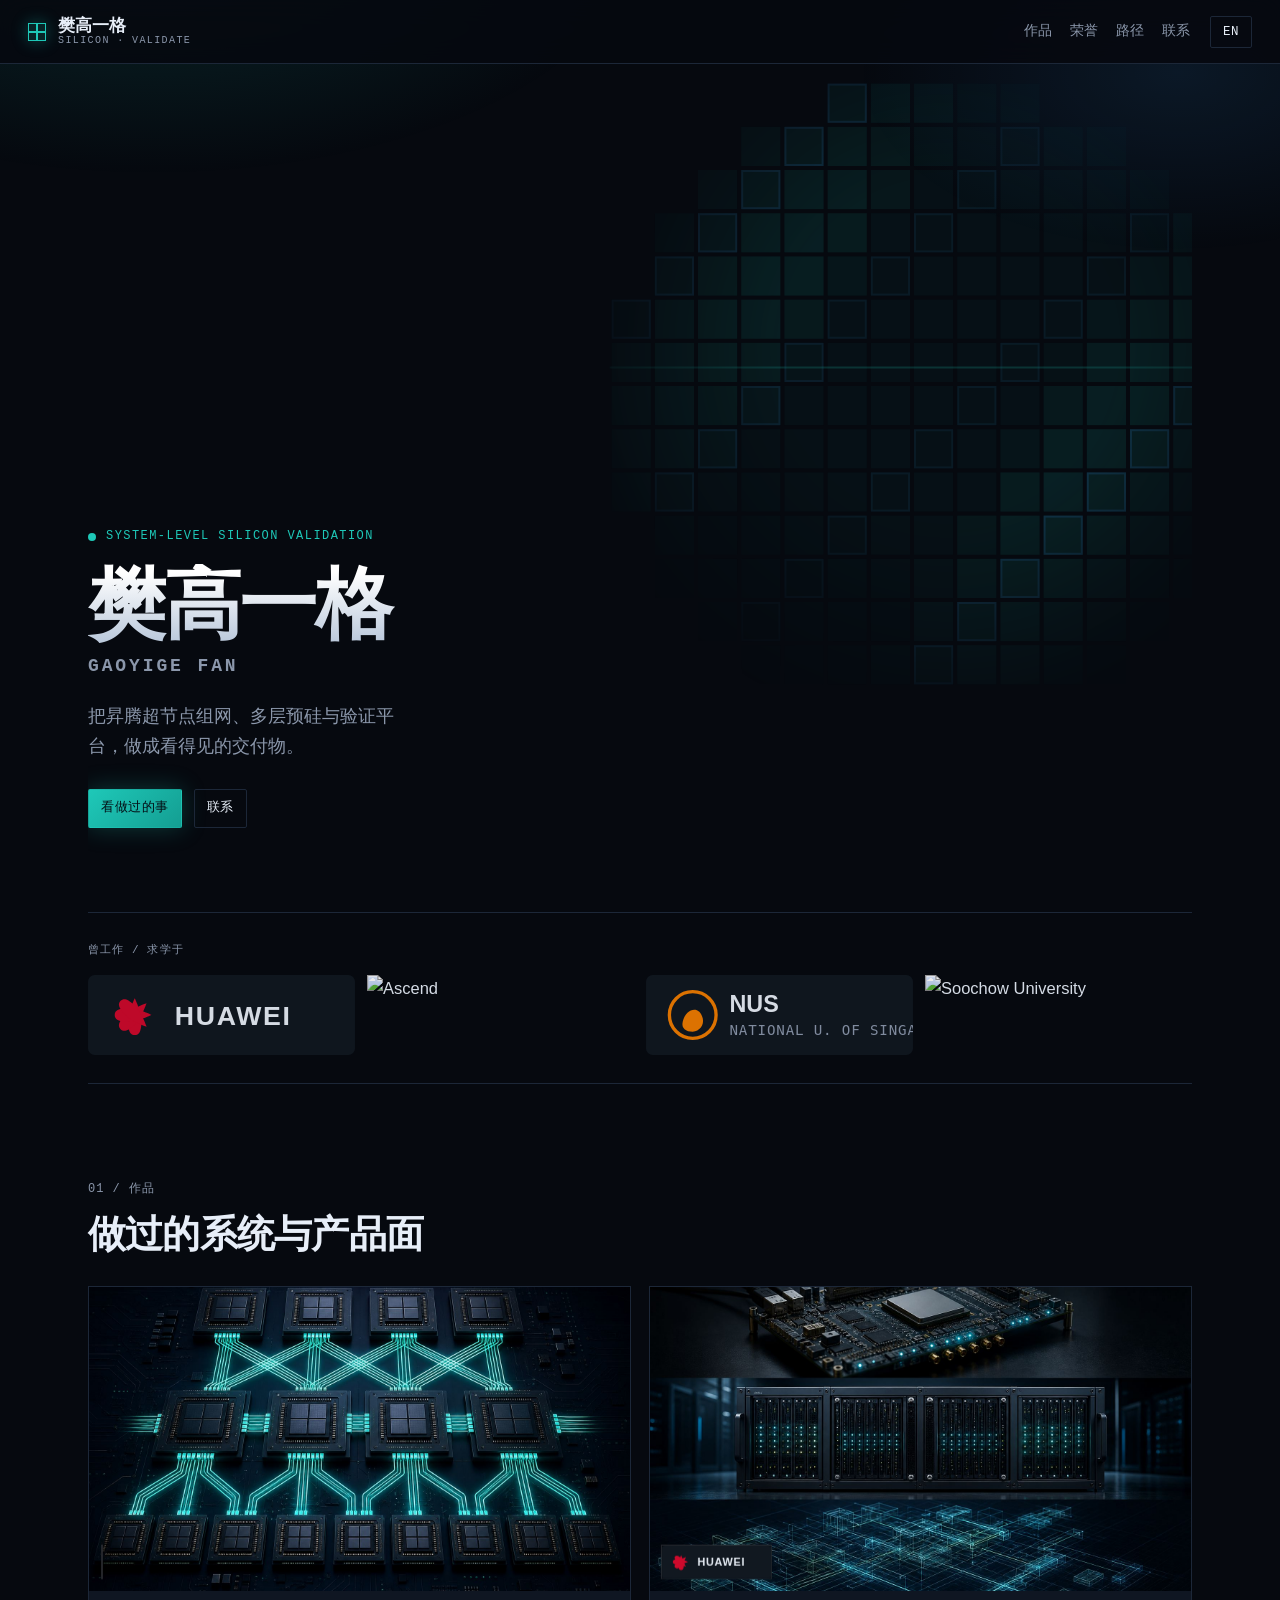
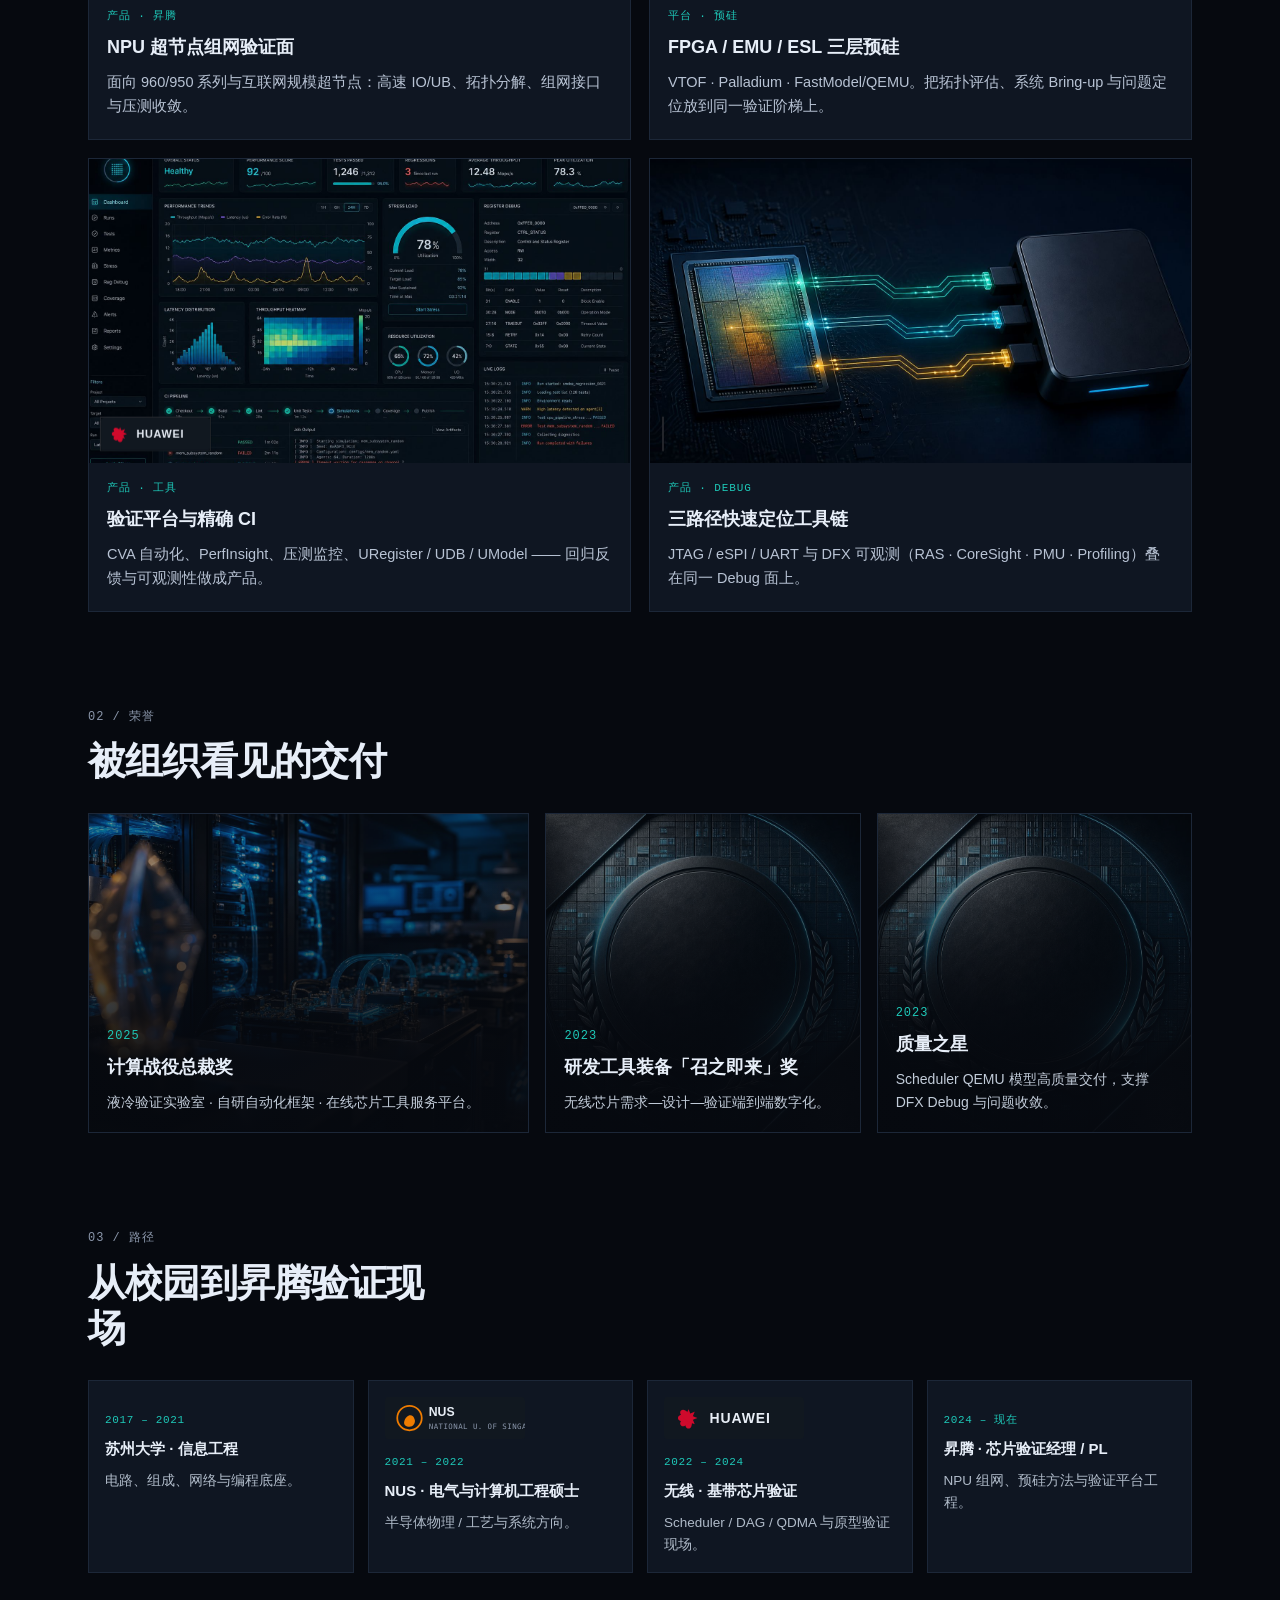
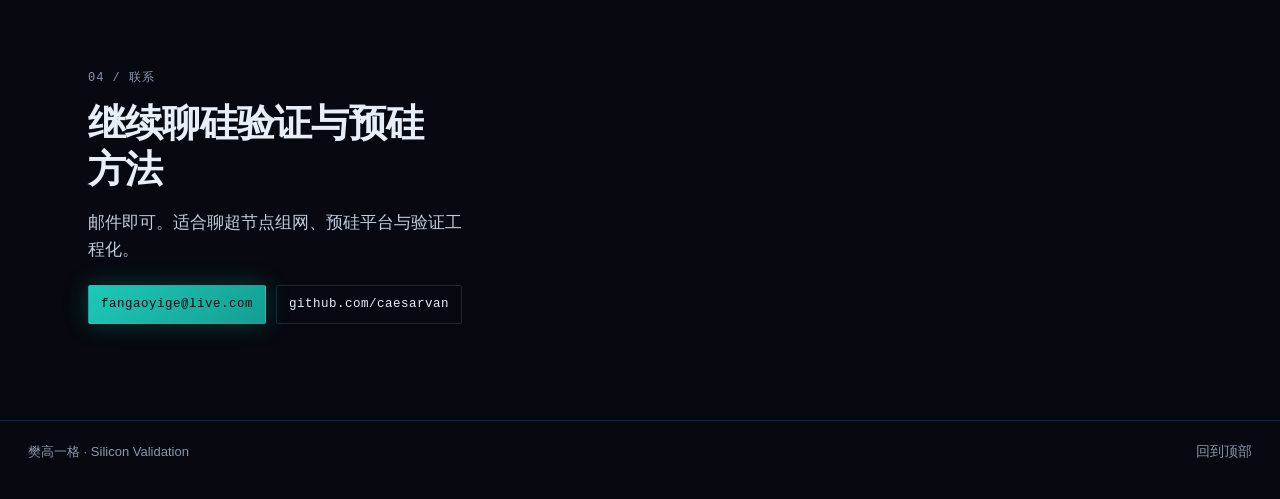
==== index.html @ bd0b0293 "Rebuild homepage as a visual story for 樊高一格. Replace resume-style bullet dumps with work/award image" ====
<!DOCTYPE html>
<html lang="zh-CN">
  <head>
    <meta charset="utf-8" />
    <meta name="viewport" content="width=device-width, initial-scale=1" />
    <meta
      name="description"
      content="樊高一格 · 系统级硅验证。昇腾 NPU 组网、预硅验证与验证平台工程。"
    />
    <meta name="theme-color" content="#06090f" />
    <title>樊高一格 · Silicon Validation</title>
    <link rel="icon" href="assets/favicon.svg" type="image/svg+xml" />
    <link rel="stylesheet" href="assets/styles.css" />
  </head>
  <body>
    <a class="skip-link" href="#main">跳到正文</a>
    <div class="scanlines" aria-hidden="true"></div>
    <div class="ambient" aria-hidden="true"></div>

    <header class="site-header">
      <a class="brand" href="#top">
        <span class="brand-die" aria-hidden="true"></span>
        <span class="brand-text">
          <span class="brand-name" data-i18n="brand.name">樊高一格</span>
          <span class="brand-tag">SILICON · VALIDATE</span>
        </span>
      </a>
      <nav class="nav" aria-label="主导航">
        <a href="#built" data-i18n="nav.built">作品</a>
        <a href="#awards" data-i18n="nav.awards">荣誉</a>
        <a href="#path" data-i18n="nav.path">路径</a>
        <a href="#contact" data-i18n="nav.contact">联系</a>
      </nav>
      <div class="header-actions">
        <button type="button" class="lang-toggle" id="lang-toggle" aria-pressed="false" aria-label="切换语言">EN</button>
        <button type="button" class="menu-toggle" id="menu-toggle" aria-expanded="false" aria-controls="mobile-nav">
          <span data-i18n="nav.menu">菜单</span>
        </button>
      </div>
      <div class="scroll-progress" id="scroll-progress" aria-hidden="true"></div>
    </header>

    <div class="mobile-nav" id="mobile-nav" hidden>
      <a href="#built" data-i18n="nav.built">作品</a>
      <a href="#awards" data-i18n="nav.awards">荣誉</a>
      <a href="#path" data-i18n="nav.path">路径</a>
      <a href="#contact" data-i18n="nav.contact">联系</a>
    </div>

    <main id="main">
      <section class="hero" id="top">
        <canvas id="die-canvas" aria-hidden="true"></canvas>
        <div class="hero-frame">
          <p class="hero-signal">
            <span class="pulse" aria-hidden="true"></span>
            <span data-i18n="hero.signal">System-level Silicon Validation</span>
          </p>
          <h1>
            <span class="hero-name" data-i18n="hero.name">樊高一格</span>
            <span class="hero-en" data-i18n="hero.nameEn">Gaoyige Fan</span>
          </h1>
          <p class="hero-lede" data-i18n="hero.lede">
            把昇腾超节点组网、多层预硅与验证平台，做成看得见的交付物。
          </p>
          <div class="hero-actions">
            <a class="btn primary" href="#built" data-i18n="hero.cta.built">看做过的事</a>
            <a class="btn ghost" href="#contact" data-i18n="hero.cta.contact">联系</a>
          </div>
        </div>
      </section>

      <section class="logo-strip reveal" aria-label="机构">
        <p class="logo-label" data-i18n="logos.label">曾工作 / 求学于</p>
        <div class="logo-row">
          <img src="assets/logos/huawei.svg" alt="Huawei" width="160" height="48" />
          <img src="assets/logos/ascend.svg" alt="Ascend" width="160" height="48" />
          <img src="assets/logos/nus.svg" alt="NUS" width="160" height="48" />
          <img src="assets/logos/soochow.svg" alt="Soochow University" width="160" height="48" />
        </div>
      </section>

      <section class="panel reveal" id="built">
        <header class="section-head">
          <p class="kicker" data-i18n="built.kicker">01 / 作品</p>
          <h2 data-i18n="built.title">做过的系统与产品面</h2>
        </header>
        <div class="gallery" id="gallery"></div>
      </section>

      <section class="panel reveal" id="awards">
        <header class="section-head">
          <p class="kicker" data-i18n="awards.kicker">02 / 荣誉</p>
          <h2 data-i18n="awards.title">被组织看见的交付</h2>
        </header>
        <div class="award-gallery" id="award-gallery"></div>
      </section>

      <section class="panel reveal" id="path">
        <header class="section-head">
          <p class="kicker" data-i18n="path.kicker">03 / 路径</p>
          <h2 data-i18n="path.title">从校园到昇腾验证现场</h2>
        </header>
        <div class="path-track" id="path-track"></div>
      </section>

      <section class="panel contact reveal" id="contact">
        <header class="section-head">
          <p class="kicker" data-i18n="contact.kicker">04 / 联系</p>
          <h2 data-i18n="contact.title">继续聊硅验证与预硅方法</h2>
        </header>
        <p class="contact-copy" data-i18n="contact.body">
          邮件即可。适合聊超节点组网、预硅平台与验证工程化。
        </p>
        <div class="contact-links">
          <a class="btn primary" href="mailto:fangaoyige@live.com">fangaoyige@live.com</a>
          <a class="btn ghost" href="https://github.com/caesarvan" rel="noopener noreferrer">github.com/caesarvan</a>
        </div>
      </section>
    </main>

    <footer class="site-footer">
      <span data-i18n="footer.copy">樊高一格 · Silicon Validation</span>
      <a href="#top" data-i18n="footer.top">回到顶部</a>
    </footer>

    <script src="assets/i18n.js"></script>
    <script src="assets/app.js"></script>
  </body>
</html>
---- assets/styles.css ----
:root {
  --bg: #06090f;
  --bg-elev: #0c121c;
  --bg-panel: #0f1622;
  --ink: #e7eef8;
  --muted: #8b97ab;
  --line: #1c2738;
  --cyan: #1ec8b8;
  --cyan-dim: rgba(30, 200, 184, 0.14);
  --blue: #3aa0ff;
  --glow: rgba(30, 200, 184, 0.35);
  --font: "Segoe UI", "PingFang SC", "Noto Sans SC", "Microsoft YaHei", sans-serif;
  --mono: ui-monospace, "SF Mono", "Cascadia Mono", monospace;
  --radius: 2px;
  --header-h: 64px;
}

* {
  box-sizing: border-box;
}

html {
  scroll-behavior: smooth;
}

body {
  margin: 0;
  background: var(--bg);
  color: var(--ink);
  font-family: var(--font);
  font-size: 16.5px;
  line-height: 1.65;
  overflow-x: hidden;
}

.skip-link {
  position: absolute;
  left: 12px;
  top: -48px;
  z-index: 40;
  padding: 8px 12px;
  background: var(--cyan);
  color: #041016;
}

.skip-link:focus {
  top: 12px;
}

.scanlines,
.ambient {
  pointer-events: none;
  position: fixed;
  inset: 0;
  z-index: 0;
}

.scanlines {
  opacity: 0.035;
  background: repeating-linear-gradient(
    0deg,
    transparent,
    transparent 2px,
    rgba(255, 255, 255, 0.035) 3px
  );
}

.ambient {
  background:
    radial-gradient(ellipse 70% 50% at 12% -8%, rgba(30, 200, 184, 0.16), transparent 55%),
    radial-gradient(ellipse 50% 40% at 92% 8%, rgba(58, 160, 255, 0.1), transparent 50%);
}

.site-header,
.mobile-nav,
main,
.site-footer {
  position: relative;
  z-index: 1;
}

.site-header {
  position: sticky;
  top: 0;
  z-index: 30;
  display: flex;
  align-items: center;
  gap: 20px;
  height: var(--header-h);
  padding: 0 28px;
  border-bottom: 1px solid var(--line);
  background: rgba(6, 9, 15, 0.88);
  backdrop-filter: blur(14px);
}

.scroll-progress {
  position: absolute;
  left: 0;
  bottom: 0;
  height: 2px;
  width: 0%;
  background: linear-gradient(90deg, var(--cyan), var(--blue));
  box-shadow: 0 0 12px var(--glow);
}

.brand {
  display: flex;
  align-items: center;
  gap: 12px;
  text-decoration: none;
  color: inherit;
}

.brand-die {
  width: 18px;
  height: 18px;
  border: 1px solid var(--cyan);
  background:
    linear-gradient(90deg, transparent 45%, var(--cyan) 45%, var(--cyan) 55%, transparent 55%),
    linear-gradient(0deg, transparent 45%, var(--cyan) 45%, var(--cyan) 55%, transparent 55%),
    var(--cyan-dim);
  box-shadow: 0 0 16px var(--glow);
  animation: die-pulse 3.6s ease-in-out infinite;
}

@keyframes die-pulse {
  0%,
  100% {
    box-shadow: 0 0 10px var(--glow);
  }
  50% {
    box-shadow: 0 0 22px var(--glow);
  }
}

.brand-text {
  display: flex;
  flex-direction: column;
  line-height: 1.15;
}

.brand-name {
  font-weight: 700;
}

.brand-tag {
  font-family: var(--mono);
  font-size: 10px;
  letter-spacing: 0.14em;
  color: var(--muted);
}

.nav {
  display: flex;
  gap: 18px;
  margin-left: auto;
}

.nav a,
.mobile-nav a,
.site-footer a {
  color: var(--muted);
  text-decoration: none;
  font-size: 13.5px;
}

.nav a:hover,
.mobile-nav a:hover,
.site-footer a:hover {
  color: var(--ink);
}

.header-actions {
  display: flex;
  gap: 8px;
}

.lang-toggle,
.menu-toggle,
.btn {
  font-family: var(--mono);
  font-size: 12.5px;
  letter-spacing: 0.04em;
  border: 1px solid var(--line);
  background: transparent;
  color: var(--ink);
  cursor: pointer;
  padding: 8px 12px;
  border-radius: var(--radius);
  transition: border-color 0.2s, background 0.2s, transform 0.2s;
}

.btn {
  display: inline-flex;
  align-items: center;
  text-decoration: none;
}

.btn.primary {
  background: linear-gradient(135deg, #1ec8b8, #149e92);
  border-color: transparent;
  color: #041016;
  box-shadow: 0 0 24px rgba(30, 200, 184, 0.25);
}

.btn.primary:hover {
  transform: translateY(-1px);
}

.btn.ghost:hover,
.lang-toggle:hover,
.menu-toggle:hover {
  border-color: var(--cyan);
  background: var(--cyan-dim);
}

.menu-toggle {
  display: none;
}

.mobile-nav {
  display: none;
  flex-direction: column;
  gap: 14px;
  padding: 16px 28px 20px;
  border-bottom: 1px solid var(--line);
  background: var(--bg-elev);
}

.mobile-nav[hidden] {
  display: none !important;
}

main {
  max-width: 1160px;
  margin: 0 auto;
  padding: 0 28px 96px;
}

.hero {
  position: relative;
  min-height: calc(100vh - var(--header-h));
  display: flex;
  align-items: flex-end;
  padding: 56px 0 72px;
  overflow: hidden;
}

#die-canvas {
  position: absolute;
  inset: -40px -80px auto auto;
  width: min(72vw, 720px);
  height: min(72vw, 720px);
  opacity: 0.55;
  mask-image: radial-gradient(circle at 55% 45%, #000 30%, transparent 72%);
  pointer-events: none;
}

.hero-frame {
  position: relative;
  z-index: 1;
  max-width: 36rem;
}

.hero-signal {
  display: inline-flex;
  align-items: center;
  gap: 10px;
  margin: 0 0 18px;
  font-family: var(--mono);
  font-size: 12px;
  letter-spacing: 0.12em;
  text-transform: uppercase;
  color: var(--cyan);
}

.pulse {
  width: 8px;
  height: 8px;
  border-radius: 50%;
  background: var(--cyan);
  animation: pulse 2.2s ease-out infinite;
}

@keyframes pulse {
  0% {
    box-shadow: 0 0 0 0 rgba(30, 200, 184, 0.45);
  }
  70% {
    box-shadow: 0 0 0 12px rgba(30, 200, 184, 0);
  }
  100% {
    box-shadow: 0 0 0 0 rgba(30, 200, 184, 0);
  }
}

.hero h1 {
  margin: 0;
  display: flex;
  flex-direction: column;
  gap: 6px;
}

.hero-name {
  font-size: clamp(44px, 8vw, 78px);
  font-weight: 800;
  letter-spacing: -0.03em;
  line-height: 1.05;
  background: linear-gradient(180deg, #ffffff 10%, #b7c6da 100%);
  -webkit-background-clip: text;
  background-clip: text;
  color: transparent;
}

.hero-en {
  font-family: var(--mono);
  font-size: clamp(14px, 2vw, 18px);
  letter-spacing: 0.16em;
  text-transform: uppercase;
  color: var(--muted);
}

.hero-lede {
  margin: 20px 0 0;
  color: var(--muted);
  max-width: 34ch;
  font-size: 18px;
}

.hero-actions {
  display: flex;
  flex-wrap: wrap;
  gap: 12px;
  margin-top: 28px;
}

.logo-strip {
  margin-top: 12px;
  padding: 28px 0;
  border-top: 1px solid var(--line);
  border-bottom: 1px solid var(--line);
}

.logo-label {
  margin: 0 0 16px;
  font-family: var(--mono);
  font-size: 11px;
  letter-spacing: 0.1em;
  text-transform: uppercase;
  color: var(--muted);
}

.logo-row {
  display: grid;
  grid-template-columns: repeat(4, minmax(0, 1fr));
  gap: 12px;
}

.logo-row img {
  width: 100%;
  height: auto;
  display: block;
  opacity: 0.92;
  transition: opacity 0.2s, transform 0.2s;
}

.logo-row img:hover {
  opacity: 1;
  transform: translateY(-2px);
}

.panel {
  margin-top: 96px;
}

.section-head h2 {
  margin: 8px 0 0;
  max-width: 16ch;
  font-size: clamp(26px, 3.6vw, 38px);
  line-height: 1.2;
  letter-spacing: -0.02em;
}

.kicker {
  font-family: var(--mono);
  font-size: 12px;
  letter-spacing: 0.08em;
  text-transform: uppercase;
  color: var(--muted);
}

.gallery {
  display: grid;
  grid-template-columns: repeat(2, minmax(0, 1fr));
  gap: 18px;
  margin-top: 28px;
}

.gallery article {
  border: 1px solid var(--line);
  background: var(--bg-panel);
  overflow: hidden;
  transition: border-color 0.25s, transform 0.25s;
}

.gallery article:hover {
  border-color: rgba(30, 200, 184, 0.45);
  transform: translateY(-3px);
}

.gallery .media {
  position: relative;
  aspect-ratio: 16 / 9;
  overflow: hidden;
  background: #0a1018;
}

.gallery .media img {
  width: 100%;
  height: 100%;
  object-fit: cover;
  display: block;
  transform: scale(1.02);
  transition: transform 0.5s ease;
}

.gallery article:hover .media img {
  transform: scale(1.06);
}

.gallery .media .chip {
  position: absolute;
  left: 12px;
  bottom: 12px;
  height: 34px;
  width: auto;
  border: 1px solid rgba(255, 255, 255, 0.12);
  background: rgba(6, 9, 15, 0.72);
  backdrop-filter: blur(8px);
}

.gallery .copy {
  padding: 16px 18px 20px;
}

.gallery .tag {
  margin: 0 0 8px;
  font-family: var(--mono);
  font-size: 11px;
  letter-spacing: 0.08em;
  text-transform: uppercase;
  color: var(--cyan);
}

.gallery h3 {
  margin: 0 0 8px;
  font-size: 18px;
}

.gallery p {
  margin: 0;
  color: #b8c3d4;
  font-size: 14.5px;
}

.award-gallery {
  display: grid;
  grid-template-columns: 1.4fr 1fr 1fr;
  gap: 16px;
  margin-top: 28px;
}

.award-gallery article {
  position: relative;
  min-height: 260px;
  border: 1px solid var(--line);
  overflow: hidden;
  background: #0a1018;
}

.award-gallery article:first-child {
  min-height: 320px;
}

.award-gallery .bg {
  position: absolute;
  inset: 0;
  width: 100%;
  height: 100%;
  object-fit: cover;
  opacity: 0.55;
}

.award-gallery .shade {
  position: absolute;
  inset: 0;
  background: linear-gradient(180deg, transparent 20%, rgba(6, 9, 15, 0.92) 78%);
}

.award-gallery .copy {
  position: absolute;
  left: 0;
  right: 0;
  bottom: 0;
  padding: 18px;
}

.award-gallery .year {
  font-family: var(--mono);
  font-size: 12px;
  color: var(--cyan);
  letter-spacing: 0.08em;
}

.award-gallery h3 {
  margin: 6px 0 8px;
  font-size: 18px;
}

.award-gallery p {
  margin: 0;
  color: #c2ccd9;
  font-size: 14px;
}

.path-track {
  display: grid;
  grid-template-columns: repeat(4, minmax(0, 1fr));
  gap: 14px;
  margin-top: 28px;
}

.path-track article {
  padding: 16px;
  border: 1px solid var(--line);
  background: var(--bg-panel);
}

.path-track img {
  width: 100%;
  max-width: 140px;
  height: auto;
  display: block;
  margin-bottom: 14px;
}

.path-track .when {
  margin: 0 0 8px;
  font-family: var(--mono);
  font-size: 11px;
  letter-spacing: 0.06em;
  color: var(--cyan);
}

.path-track h3 {
  margin: 0 0 8px;
  font-size: 15px;
}

.path-track p {
  margin: 0;
  color: #b0bbc9;
  font-size: 13.5px;
}

.contact-copy {
  max-width: 42ch;
  color: #c2ccd9;
}

.contact-links {
  display: flex;
  flex-wrap: wrap;
  gap: 10px;
  margin-top: 22px;
}

.site-footer {
  display: flex;
  justify-content: space-between;
  gap: 16px;
  padding: 20px 28px 36px;
  border-top: 1px solid var(--line);
  color: var(--muted);
  font-size: 13px;
}

.reveal {
  opacity: 0;
  transform: translateY(22px);
  transition: opacity 0.7s ease, transform 0.7s ease;
}

.reveal.visible {
  opacity: 1;
  transform: none;
}

@media (max-width: 960px) {
  .nav {
    display: none;
  }

  .menu-toggle {
    display: inline-flex;
  }

  .mobile-nav:not([hidden]) {
    display: flex;
  }

  .logo-row,
  .gallery,
  .award-gallery,
  .path-track {
    grid-template-columns: 1fr 1fr;
  }

  .hero {
    min-height: auto;
    padding-top: 36px;
  }

  #die-canvas {
    opacity: 0.32;
  }
}

@media (max-width: 600px) {
  .site-header,
  main,
  .site-footer,
  .mobile-nav {
    padding-left: 16px;
    padding-right: 16px;
  }

  .logo-row,
  .gallery,
  .award-gallery,
  .path-track {
    grid-template-columns: 1fr;
  }

  .hero-actions,
  .contact-links {
    flex-direction: column;
    align-items: stretch;
  }

  .btn {
    justify-content: center;
  }
}

@media (prefers-reduced-motion: reduce) {
  html {
    scroll-behavior: auto;
  }

  .reveal,
  .brand-die,
  .pulse,
  .gallery article,
  .btn.primary {
    animation: none !important;
    transition: none !important;
    transform: none !important;
    opacity: 1 !important;
  }
}
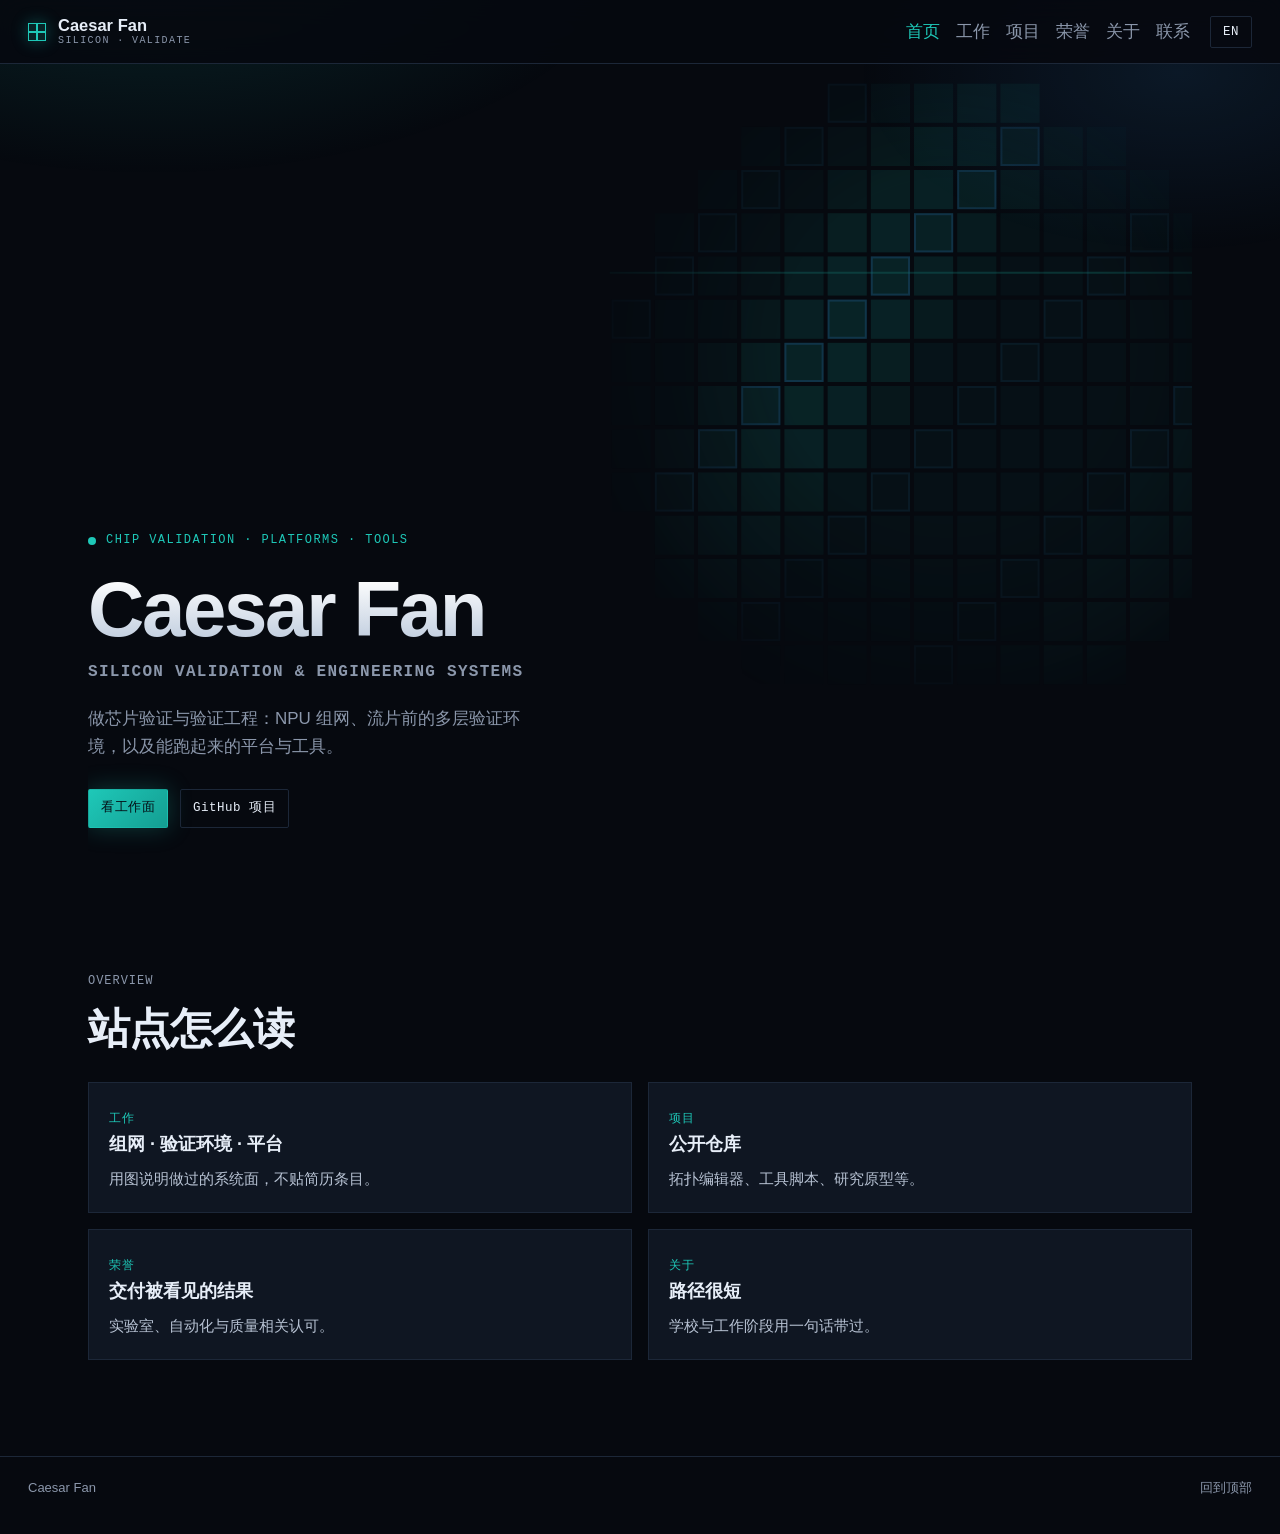
==== commit abb5ff64: "Rebuild as a multi-page Caesar Fan site without fake logos. Drop fabricated brand marks and legal-na" ====
--- a/index.html
+++ b/index.html
@@ -3,126 +3,68 @@
   <head>
     <meta charset="utf-8" />
     <meta name="viewport" content="width=device-width, initial-scale=1" />
-    <meta
-      name="description"
-      content="樊高一格 · 系统级硅验证。昇腾 NPU 组网、预硅验证与验证平台工程。"
-    />
+    <meta name="description" content="Caesar Fan — chip validation, NPU networking, validation platforms, and open-source projects." />
     <meta name="theme-color" content="#06090f" />
-    <title>樊高一格 · Silicon Validation</title>
+    <title>Caesar Fan</title>
     <link rel="icon" href="assets/favicon.svg" type="image/svg+xml" />
     <link rel="stylesheet" href="assets/styles.css" />
   </head>
-  <body>
-    <a class="skip-link" href="#main">跳到正文</a>
+  <body data-page="home">
+    <a class="skip-link" href="#main">Skip to content</a>
     <div class="scanlines" aria-hidden="true"></div>
     <div class="ambient" aria-hidden="true"></div>
-
-    <header class="site-header">
-      <a class="brand" href="#top">
-        <span class="brand-die" aria-hidden="true"></span>
-        <span class="brand-text">
-          <span class="brand-name" data-i18n="brand.name">樊高一格</span>
-          <span class="brand-tag">SILICON · VALIDATE</span>
-        </span>
-      </a>
-      <nav class="nav" aria-label="主导航">
-        <a href="#built" data-i18n="nav.built">作品</a>
-        <a href="#awards" data-i18n="nav.awards">荣誉</a>
-        <a href="#path" data-i18n="nav.path">路径</a>
-        <a href="#contact" data-i18n="nav.contact">联系</a>
-      </nav>
-      <div class="header-actions">
-        <button type="button" class="lang-toggle" id="lang-toggle" aria-pressed="false" aria-label="切换语言">EN</button>
-        <button type="button" class="menu-toggle" id="menu-toggle" aria-expanded="false" aria-controls="mobile-nav">
-          <span data-i18n="nav.menu">菜单</span>
-        </button>
-      </div>
-      <div class="scroll-progress" id="scroll-progress" aria-hidden="true"></div>
-    </header>
-
-    <div class="mobile-nav" id="mobile-nav" hidden>
-      <a href="#built" data-i18n="nav.built">作品</a>
-      <a href="#awards" data-i18n="nav.awards">荣誉</a>
-      <a href="#path" data-i18n="nav.path">路径</a>
-      <a href="#contact" data-i18n="nav.contact">联系</a>
-    </div>
+    <div id="site-header"></div>
 
     <main id="main">
-      <section class="hero" id="top">
+      <section class="hero">
         <canvas id="die-canvas" aria-hidden="true"></canvas>
         <div class="hero-frame">
-          <p class="hero-signal">
-            <span class="pulse" aria-hidden="true"></span>
-            <span data-i18n="hero.signal">System-level Silicon Validation</span>
-          </p>
+          <p class="hero-signal"><span class="pulse" aria-hidden="true"></span> Chip Validation · Platforms · Tools</p>
           <h1>
-            <span class="hero-name" data-i18n="hero.name">樊高一格</span>
-            <span class="hero-en" data-i18n="hero.nameEn">Gaoyige Fan</span>
+            <span class="hero-name">Caesar Fan</span>
+            <span class="hero-en">Silicon validation &amp; engineering systems</span>
           </h1>
-          <p class="hero-lede" data-i18n="hero.lede">
-            把昇腾超节点组网、多层预硅与验证平台，做成看得见的交付物。
+          <p class="hero-lede" data-i18n="home.lede">
+            做芯片验证与验证工程：NPU 组网、流片前的多层验证环境，以及能跑起来的平台与工具。
           </p>
           <div class="hero-actions">
-            <a class="btn primary" href="#built" data-i18n="hero.cta.built">看做过的事</a>
-            <a class="btn ghost" href="#contact" data-i18n="hero.cta.contact">联系</a>
+            <a class="btn primary" href="work.html" data-i18n="home.cta.work">看工作面</a>
+            <a class="btn ghost" href="projects.html" data-i18n="home.cta.projects">GitHub 项目</a>
           </div>
         </div>
       </section>
 
-      <section class="logo-strip reveal" aria-label="机构">
-        <p class="logo-label" data-i18n="logos.label">曾工作 / 求学于</p>
-        <div class="logo-row">
-          <img src="assets/logos/huawei.svg" alt="Huawei" width="160" height="48" />
-          <img src="assets/logos/ascend.svg" alt="Ascend" width="160" height="48" />
-          <img src="assets/logos/nus.svg" alt="NUS" width="160" height="48" />
-          <img src="assets/logos/soochow.svg" alt="Soochow University" width="160" height="48" />
-        </div>
-      </section>
-
-      <section class="panel reveal" id="built">
+      <section class="panel reveal">
         <header class="section-head">
-          <p class="kicker" data-i18n="built.kicker">01 / 作品</p>
-          <h2 data-i18n="built.title">做过的系统与产品面</h2>
+          <p class="kicker">Overview</p>
+          <h2 data-i18n="home.overview.title">站点怎么读</h2>
         </header>
-        <div class="gallery" id="gallery"></div>
-      </section>
-
-      <section class="panel reveal" id="awards">
-        <header class="section-head">
-          <p class="kicker" data-i18n="awards.kicker">02 / 荣誉</p>
-          <h2 data-i18n="awards.title">被组织看见的交付</h2>
-        </header>
-        <div class="award-gallery" id="award-gallery"></div>
-      </section>
-
-      <section class="panel reveal" id="path">
-        <header class="section-head">
-          <p class="kicker" data-i18n="path.kicker">03 / 路径</p>
-          <h2 data-i18n="path.title">从校园到昇腾验证现场</h2>
-        </header>
-        <div class="path-track" id="path-track"></div>
-      </section>
-
-      <section class="panel contact reveal" id="contact">
-        <header class="section-head">
-          <p class="kicker" data-i18n="contact.kicker">04 / 联系</p>
-          <h2 data-i18n="contact.title">继续聊硅验证与预硅方法</h2>
-        </header>
-        <p class="contact-copy" data-i18n="contact.body">
-          邮件即可。适合聊超节点组网、预硅平台与验证工程化。
-        </p>
-        <div class="contact-links">
-          <a class="btn primary" href="mailto:fangaoyige@live.com">fangaoyige@live.com</a>
-          <a class="btn ghost" href="https://github.com/caesarvan" rel="noopener noreferrer">github.com/caesarvan</a>
+        <div class="link-grid">
+          <a class="link-card" href="work.html">
+            <span class="tag" data-i18n="nav.work">工作</span>
+            <strong data-i18n="home.card.work.title">组网 · 验证环境 · 平台</strong>
+            <p data-i18n="home.card.work.body">用图说明做过的系统面，不贴简历条目。</p>
+          </a>
+          <a class="link-card" href="projects.html">
+            <span class="tag" data-i18n="nav.projects">项目</span>
+            <strong data-i18n="home.card.projects.title">公开仓库</strong>
+            <p data-i18n="home.card.projects.body">拓扑编辑器、工具脚本、研究原型等。</p>
+          </a>
+          <a class="link-card" href="awards.html">
+            <span class="tag" data-i18n="nav.awards">荣誉</span>
+            <strong data-i18n="home.card.awards.title">交付被看见的结果</strong>
+            <p data-i18n="home.card.awards.body">实验室、自动化与质量相关认可。</p>
+          </a>
+          <a class="link-card" href="about.html">
+            <span class="tag" data-i18n="nav.about">关于</span>
+            <strong data-i18n="home.card.about.title">路径很短</strong>
+            <p data-i18n="home.card.about.body">学校与工作阶段用一句话带过。</p>
+          </a>
         </div>
       </section>
     </main>
 
-    <footer class="site-footer">
-      <span data-i18n="footer.copy">樊高一格 · Silicon Validation</span>
-      <a href="#top" data-i18n="footer.top">回到顶部</a>
-    </footer>
-
+    <div id="site-footer"></div>
     <script src="assets/i18n.js"></script>
     <script src="assets/app.js"></script>
   </body>
--- a/assets/styles.css
+++ b/assets/styles.css
@@ -100,7 +100,6 @@
   height: 2px;
   width: 0%;
   background: linear-gradient(90deg, var(--cyan), var(--blue));
-  box-shadow: 0 0 12px var(--glow);
 }
 
 .brand {
@@ -152,22 +151,28 @@
 
 .nav {
   display: flex;
-  gap: 18px;
+  gap: 16px;
   margin-left: auto;
 }
 
 .nav a,
 .mobile-nav a,
-.site-footer a {
+.site-footer a,
+.page-lede a {
   color: var(--muted);
   text-decoration: none;
-  font-size: 13.5px;
 }
 
 .nav a:hover,
 .mobile-nav a:hover,
-.site-footer a:hover {
+.site-footer a:hover,
+.page-lede a:hover {
   color: var(--ink);
+}
+
+.nav a.active,
+.mobile-nav a.active {
+  color: var(--cyan);
 }
 
 .header-actions {
@@ -237,6 +242,10 @@
   padding: 0 28px 96px;
 }
 
+.page {
+  padding-top: 36px;
+}
+
 .hero {
   position: relative;
   min-height: calc(100vh - var(--header-h));
@@ -256,10 +265,24 @@
   pointer-events: none;
 }
 
-.hero-frame {
+.hero-frame,
+.page-hero {
   position: relative;
   z-index: 1;
-  max-width: 36rem;
+  max-width: 40rem;
+}
+
+.hero-signal,
+.kicker,
+.tag,
+.year,
+.when,
+.project-meta {
+  font-family: var(--mono);
+  font-size: 12px;
+  letter-spacing: 0.08em;
+  text-transform: uppercase;
+  color: var(--muted);
 }
 
 .hero-signal {
@@ -267,11 +290,8 @@
   align-items: center;
   gap: 10px;
   margin: 0 0 18px;
-  font-family: var(--mono);
-  font-size: 12px;
+  color: var(--cyan);
   letter-spacing: 0.12em;
-  text-transform: uppercase;
-  color: var(--cyan);
 }
 
 .pulse {
@@ -294,14 +314,13 @@
   }
 }
 
-.hero h1 {
+.hero h1,
+.page-hero h1 {
   margin: 0;
-  display: flex;
-  flex-direction: column;
-  gap: 6px;
 }
 
 .hero-name {
+  display: block;
   font-size: clamp(44px, 8vw, 78px);
   font-weight: 800;
   letter-spacing: -0.03em;
@@ -313,103 +332,109 @@
 }
 
 .hero-en {
+  display: block;
+  margin-top: 8px;
   font-family: var(--mono);
-  font-size: clamp(14px, 2vw, 18px);
-  letter-spacing: 0.16em;
+  font-size: clamp(13px, 1.8vw, 16px);
+  letter-spacing: 0.08em;
   text-transform: uppercase;
   color: var(--muted);
 }
 
-.hero-lede {
+.hero-lede,
+.page-lede {
   margin: 20px 0 0;
   color: var(--muted);
-  max-width: 34ch;
-  font-size: 18px;
-}
-
-.hero-actions {
+  max-width: 46ch;
+  font-size: 17px;
+}
+
+.hero-actions,
+.contact-links {
   display: flex;
   flex-wrap: wrap;
   gap: 12px;
   margin-top: 28px;
 }
 
-.logo-strip {
-  margin-top: 12px;
-  padding: 28px 0;
-  border-top: 1px solid var(--line);
-  border-bottom: 1px solid var(--line);
-}
-
-.logo-label {
-  margin: 0 0 16px;
-  font-family: var(--mono);
-  font-size: 11px;
-  letter-spacing: 0.1em;
-  text-transform: uppercase;
-  color: var(--muted);
-}
-
-.logo-row {
-  display: grid;
-  grid-template-columns: repeat(4, minmax(0, 1fr));
-  gap: 12px;
-}
-
-.logo-row img {
-  width: 100%;
-  height: auto;
-  display: block;
-  opacity: 0.92;
-  transition: opacity 0.2s, transform 0.2s;
-}
-
-.logo-row img:hover {
-  opacity: 1;
-  transform: translateY(-2px);
-}
-
 .panel {
-  margin-top: 96px;
-}
-
-.section-head h2 {
+  margin-top: 72px;
+}
+
+.section-head h2,
+.page-hero h1 {
   margin: 8px 0 0;
-  max-width: 16ch;
-  font-size: clamp(26px, 3.6vw, 38px);
+  font-size: clamp(28px, 4vw, 42px);
   line-height: 1.2;
   letter-spacing: -0.02em;
 }
 
-.kicker {
-  font-family: var(--mono);
-  font-size: 12px;
-  letter-spacing: 0.08em;
-  text-transform: uppercase;
-  color: var(--muted);
-}
-
-.gallery {
+.link-grid,
+.gallery,
+.project-list {
   display: grid;
   grid-template-columns: repeat(2, minmax(0, 1fr));
-  gap: 18px;
+  gap: 16px;
   margin-top: 28px;
 }
 
-.gallery article {
+.link-card,
+.project-card,
+.gallery article,
+.note-box,
+.plain-section,
+.path-list li {
   border: 1px solid var(--line);
   background: var(--bg-panel);
+}
+
+.link-card,
+.project-card {
+  display: block;
+  padding: 20px;
+  text-decoration: none;
+  color: inherit;
+  transition: border-color 0.25s, transform 0.25s;
+}
+
+.link-card:hover,
+.project-card:hover,
+.gallery article:hover {
+  border-color: rgba(30, 200, 184, 0.45);
+  transform: translateY(-2px);
+}
+
+.link-card .tag,
+.gallery .tag {
+  color: var(--cyan);
+  margin: 0 0 10px;
+}
+
+.link-card strong,
+.project-card h3,
+.gallery h3 {
+  display: block;
+  margin: 0 0 8px;
+  font-size: 18px;
+}
+
+.link-card p,
+.project-card p,
+.gallery p,
+.note-box li,
+.plain-section p,
+.path-list p {
+  margin: 0;
+  color: #b8c3d4;
+  font-size: 14.5px;
+}
+
+.gallery article {
   overflow: hidden;
   transition: border-color 0.25s, transform 0.25s;
 }
 
-.gallery article:hover {
-  border-color: rgba(30, 200, 184, 0.45);
-  transform: translateY(-3px);
-}
-
 .gallery .media {
-  position: relative;
   aspect-ratio: 16 / 9;
   overflow: hidden;
   background: #0a1018;
@@ -420,47 +445,25 @@
   height: 100%;
   object-fit: cover;
   display: block;
-  transform: scale(1.02);
   transition: transform 0.5s ease;
 }
 
 .gallery article:hover .media img {
-  transform: scale(1.06);
-}
-
-.gallery .media .chip {
-  position: absolute;
-  left: 12px;
-  bottom: 12px;
-  height: 34px;
-  width: auto;
-  border: 1px solid rgba(255, 255, 255, 0.12);
-  background: rgba(6, 9, 15, 0.72);
-  backdrop-filter: blur(8px);
+  transform: scale(1.05);
 }
 
 .gallery .copy {
   padding: 16px 18px 20px;
 }
 
-.gallery .tag {
-  margin: 0 0 8px;
-  font-family: var(--mono);
-  font-size: 11px;
-  letter-spacing: 0.08em;
-  text-transform: uppercase;
+.project-meta {
+  display: flex;
+  justify-content: space-between;
+  gap: 12px;
+  margin-bottom: 10px;
   color: var(--cyan);
-}
-
-.gallery h3 {
-  margin: 0 0 8px;
-  font-size: 18px;
-}
-
-.gallery p {
-  margin: 0;
-  color: #b8c3d4;
-  font-size: 14.5px;
+  text-transform: none;
+  letter-spacing: 0.02em;
 }
 
 .award-gallery {
@@ -506,10 +509,7 @@
 }
 
 .award-gallery .year {
-  font-family: var(--mono);
-  font-size: 12px;
   color: var(--cyan);
-  letter-spacing: 0.08em;
 }
 
 .award-gallery h3 {
@@ -523,56 +523,47 @@
   font-size: 14px;
 }
 
-.path-track {
+.note-box,
+.plain-section {
+  margin-top: 36px;
+  padding: 22px;
+}
+
+.note-box h2,
+.plain-section h2 {
+  margin: 0 0 14px;
+  font-size: 20px;
+}
+
+.note-box ul {
+  margin: 0;
+  padding-left: 18px;
+  color: #b8c3d4;
+}
+
+.note-box li + li {
+  margin-top: 8px;
+}
+
+.path-list {
+  list-style: none;
+  margin: 18px 0 0;
+  padding: 0;
   display: grid;
-  grid-template-columns: repeat(4, minmax(0, 1fr));
-  gap: 14px;
-  margin-top: 28px;
-}
-
-.path-track article {
-  padding: 16px;
-  border: 1px solid var(--line);
-  background: var(--bg-panel);
-}
-
-.path-track img {
-  width: 100%;
-  max-width: 140px;
-  height: auto;
-  display: block;
-  margin-bottom: 14px;
-}
-
-.path-track .when {
-  margin: 0 0 8px;
-  font-family: var(--mono);
-  font-size: 11px;
-  letter-spacing: 0.06em;
+  gap: 12px;
+}
+
+.path-list li {
+  padding: 16px 18px;
+}
+
+.path-list .when {
   color: var(--cyan);
 }
 
-.path-track h3 {
-  margin: 0 0 8px;
-  font-size: 15px;
-}
-
-.path-track p {
-  margin: 0;
-  color: #b0bbc9;
-  font-size: 13.5px;
-}
-
-.contact-copy {
-  max-width: 42ch;
-  color: #c2ccd9;
-}
-
-.contact-links {
-  display: flex;
-  flex-wrap: wrap;
-  gap: 10px;
-  margin-top: 22px;
+.path-list h3 {
+  margin: 6px 0 6px;
+  font-size: 16px;
 }
 
 .site-footer {
@@ -609,11 +600,11 @@
     display: flex;
   }
 
-  .logo-row,
+  .link-grid,
   .gallery,
-  .award-gallery,
-  .path-track {
-    grid-template-columns: 1fr 1fr;
+  .project-list,
+  .award-gallery {
+    grid-template-columns: 1fr;
   }
 
   .hero {
@@ -635,13 +626,6 @@
     padding-right: 16px;
   }
 
-  .logo-row,
-  .gallery,
-  .award-gallery,
-  .path-track {
-    grid-template-columns: 1fr;
-  }
-
   .hero-actions,
   .contact-links {
     flex-direction: column;
@@ -662,6 +646,8 @@
   .brand-die,
   .pulse,
   .gallery article,
+  .link-card,
+  .project-card,
   .btn.primary {
     animation: none !important;
     transition: none !important;
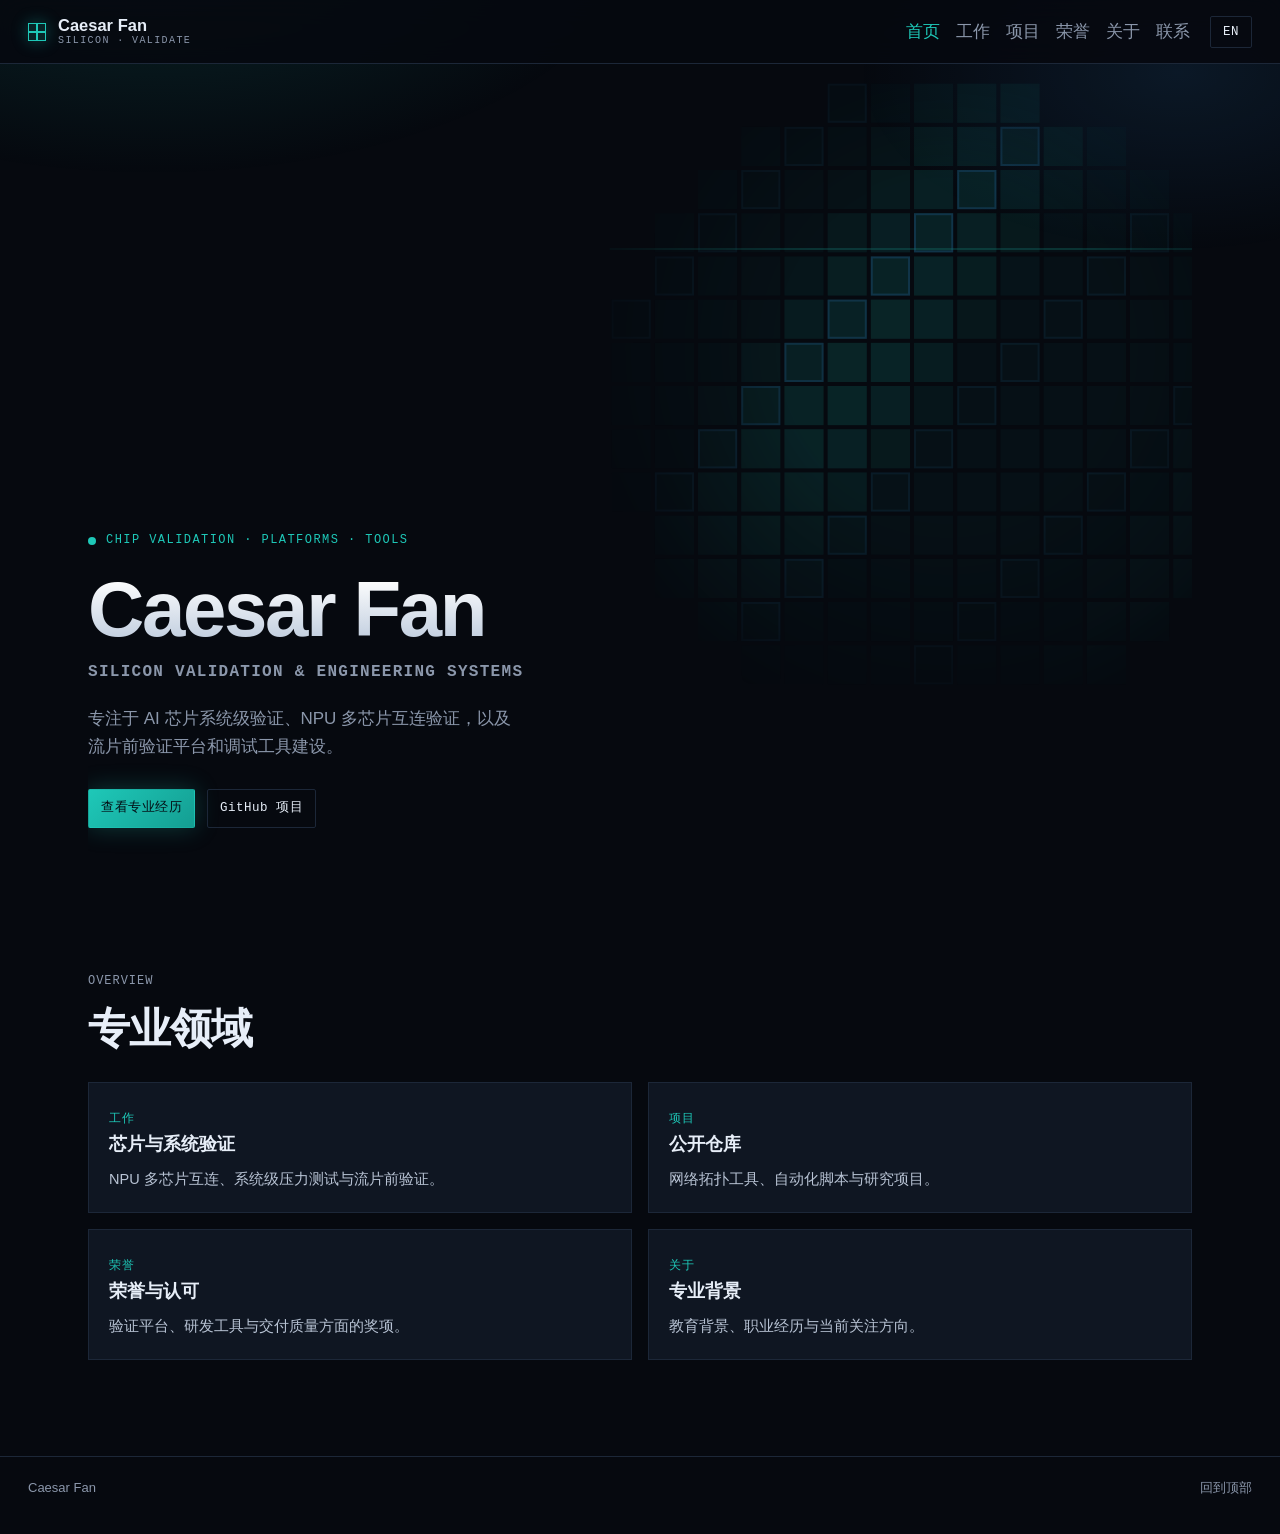
==== commit 9e8b3b34: "Polish bilingual copy and restore verified institution logos Co-authored-by: Fan Gaoyige <caesarvan@" ====
--- a/index.html
+++ b/index.html
@@ -25,10 +25,10 @@
             <span class="hero-en">Silicon validation &amp; engineering systems</span>
           </h1>
           <p class="hero-lede" data-i18n="home.lede">
-            做芯片验证与验证工程：NPU 组网、流片前的多层验证环境，以及能跑起来的平台与工具。
+            专注于 AI 芯片系统级验证、NPU 多芯片互连验证，以及流片前验证平台和调试工具建设。
           </p>
           <div class="hero-actions">
-            <a class="btn primary" href="work.html" data-i18n="home.cta.work">看工作面</a>
+            <a class="btn primary" href="work.html" data-i18n="home.cta.work">查看专业经历</a>
             <a class="btn ghost" href="projects.html" data-i18n="home.cta.projects">GitHub 项目</a>
           </div>
         </div>
@@ -37,13 +37,13 @@
       <section class="panel reveal">
         <header class="section-head">
           <p class="kicker">Overview</p>
-          <h2 data-i18n="home.overview.title">站点怎么读</h2>
+          <h2 data-i18n="home.overview.title">专业领域</h2>
         </header>
         <div class="link-grid">
           <a class="link-card" href="work.html">
             <span class="tag" data-i18n="nav.work">工作</span>
-            <strong data-i18n="home.card.work.title">组网 · 验证环境 · 平台</strong>
-            <p data-i18n="home.card.work.body">用图说明做过的系统面，不贴简历条目。</p>
+            <strong data-i18n="home.card.work.title">芯片与系统验证</strong>
+            <p data-i18n="home.card.work.body">NPU 多芯片互连、系统级压力测试与流片前验证。</p>
           </a>
           <a class="link-card" href="projects.html">
             <span class="tag" data-i18n="nav.projects">项目</span>
@@ -52,13 +52,13 @@
           </a>
           <a class="link-card" href="awards.html">
             <span class="tag" data-i18n="nav.awards">荣誉</span>
-            <strong data-i18n="home.card.awards.title">交付被看见的结果</strong>
-            <p data-i18n="home.card.awards.body">实验室、自动化与质量相关认可。</p>
+            <strong data-i18n="home.card.awards.title">荣誉与认可</strong>
+            <p data-i18n="home.card.awards.body">验证平台、研发工具与交付质量方面的奖项。</p>
           </a>
           <a class="link-card" href="about.html">
             <span class="tag" data-i18n="nav.about">关于</span>
-            <strong data-i18n="home.card.about.title">路径很短</strong>
-            <p data-i18n="home.card.about.body">学校与工作阶段用一句话带过。</p>
+            <strong data-i18n="home.card.about.title">专业背景</strong>
+            <p data-i18n="home.card.about.body">教育背景、职业经历与当前关注方向。</p>
           </a>
         </div>
       </section>
--- a/assets/styles.css
+++ b/assets/styles.css
@@ -435,9 +435,25 @@
 }
 
 .gallery .media {
+  position: relative;
   aspect-ratio: 16 / 9;
   overflow: hidden;
   background: #0a1018;
+}
+
+.media-disclosure {
+  position: absolute;
+  top: 10px;
+  right: 10px;
+  z-index: 2;
+  padding: 4px 7px;
+  border: 1px solid rgba(231, 238, 248, 0.22);
+  background: rgba(6, 9, 15, 0.76);
+  color: #c9d4e3;
+  font-family: var(--mono);
+  font-size: 10px;
+  letter-spacing: 0.05em;
+  backdrop-filter: blur(8px);
 }
 
 .gallery .media img {
@@ -554,7 +570,30 @@
 }
 
 .path-list li {
+  display: grid;
+  grid-template-columns: 164px 1fr;
+  column-gap: 18px;
   padding: 16px 18px;
+}
+
+.institution-logo {
+  grid-row: 1 / 4;
+  align-self: center;
+  width: 148px;
+  min-height: 58px;
+  display: flex;
+  align-items: center;
+  justify-content: center;
+  padding: 10px;
+  border-radius: 2px;
+  background: #ffffff;
+}
+
+.institution-logo img {
+  display: block;
+  max-width: 100%;
+  max-height: 52px;
+  object-fit: contain;
 }
 
 .path-list .when {
@@ -634,6 +673,15 @@
 
   .btn {
     justify-content: center;
+  }
+
+  .path-list li {
+    grid-template-columns: 1fr;
+  }
+
+  .institution-logo {
+    grid-row: auto;
+    margin-bottom: 12px;
   }
 }
 
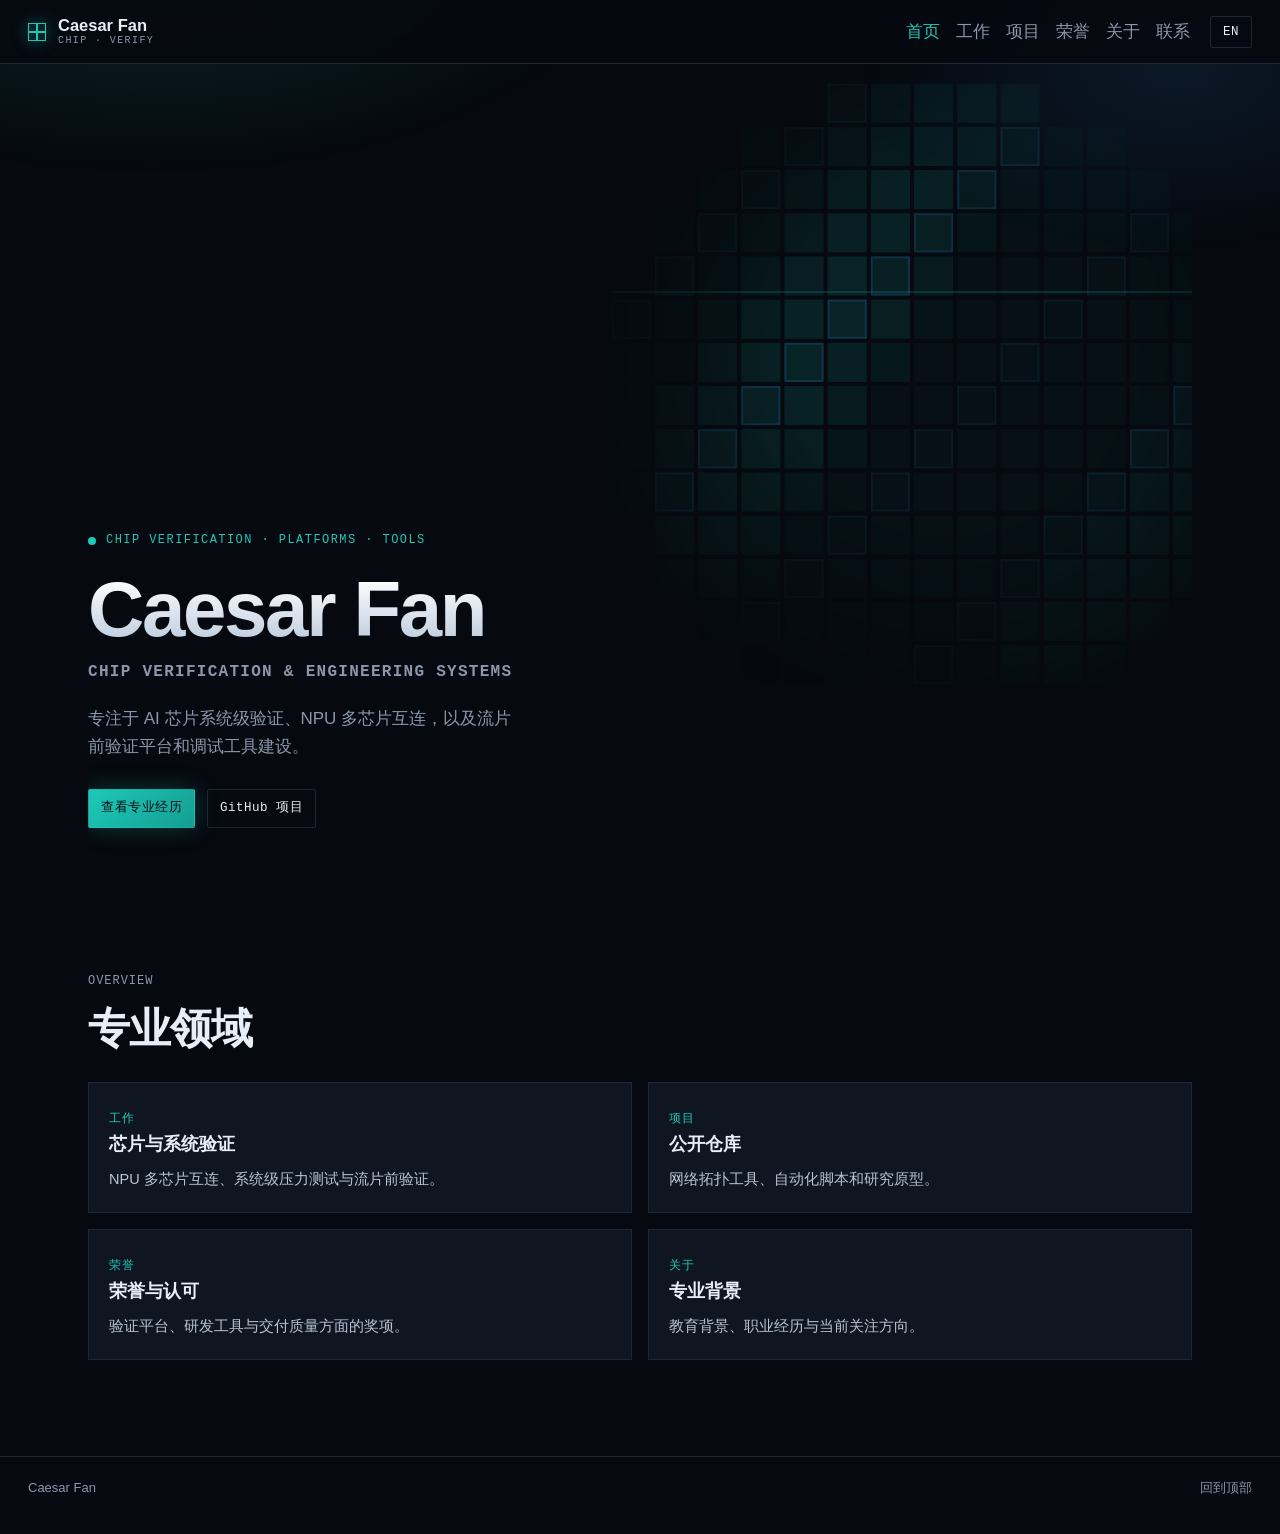
==== commit dd3f5d57: "Correct verification terminology across Chinese and English Co-authored-by: Fan Gaoyige <caesarvan@u" ====
--- a/index.html
+++ b/index.html
@@ -3,7 +3,7 @@
   <head>
     <meta charset="utf-8" />
     <meta name="viewport" content="width=device-width, initial-scale=1" />
-    <meta name="description" content="Caesar Fan — chip validation, NPU networking, validation platforms, and open-source projects." />
+    <meta name="description" content="Caesar Fan — chip verification, NPU interconnects, verification platforms, and open-source projects." />
     <meta name="theme-color" content="#06090f" />
     <title>Caesar Fan</title>
     <link rel="icon" href="assets/favicon.svg" type="image/svg+xml" />
@@ -19,10 +19,10 @@
       <section class="hero">
         <canvas id="die-canvas" aria-hidden="true"></canvas>
         <div class="hero-frame">
-          <p class="hero-signal"><span class="pulse" aria-hidden="true"></span> Chip Validation · Platforms · Tools</p>
+          <p class="hero-signal"><span class="pulse" aria-hidden="true"></span> Chip Verification · Platforms · Tools</p>
           <h1>
             <span class="hero-name">Caesar Fan</span>
-            <span class="hero-en">Silicon validation &amp; engineering systems</span>
+            <span class="hero-en">Chip verification &amp; engineering systems</span>
           </h1>
           <p class="hero-lede" data-i18n="home.lede">
             专注于 AI 芯片系统级验证、NPU 多芯片互连验证，以及流片前验证平台和调试工具建设。
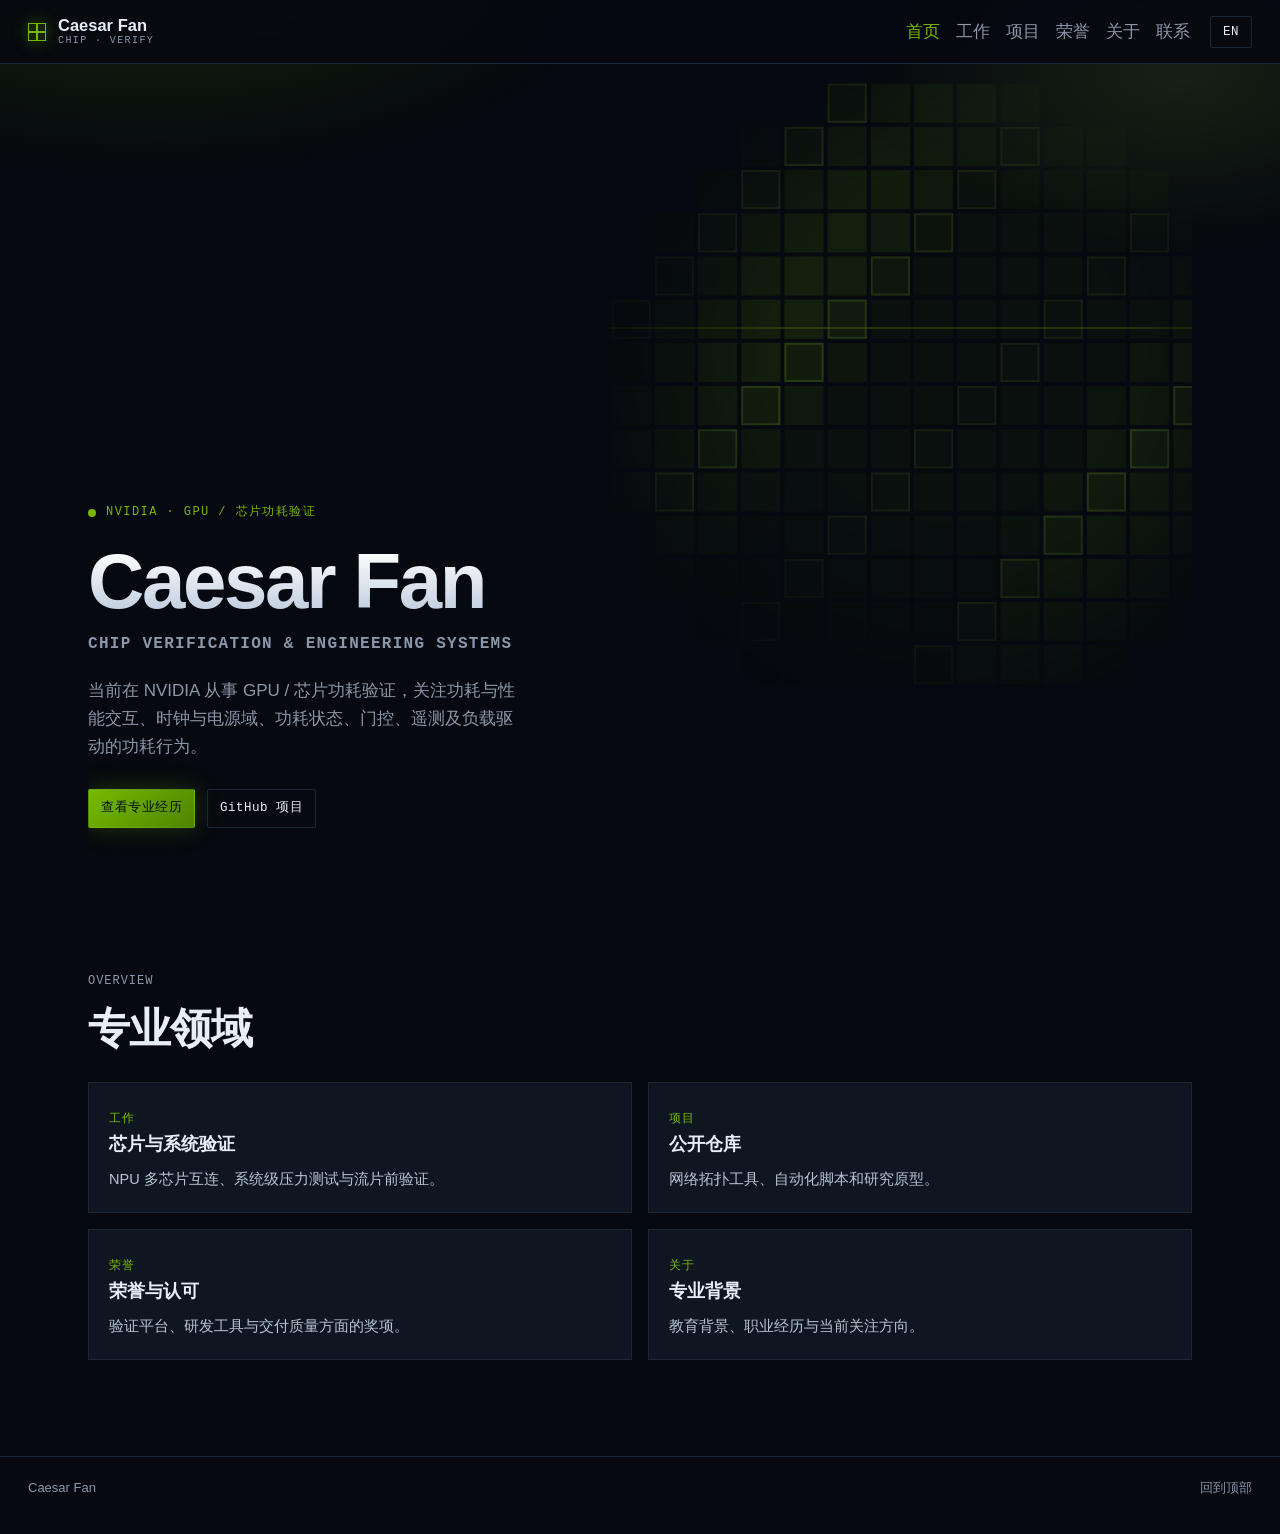
==== commit 120fb8ca: "Redesign journey with stage themes and NVIDIA power focus Co-authored-by: Fan Gaoyige <caesarvan@use" ====
--- a/index.html
+++ b/index.html
@@ -19,13 +19,13 @@
       <section class="hero">
         <canvas id="die-canvas" aria-hidden="true"></canvas>
         <div class="hero-frame">
-          <p class="hero-signal"><span class="pulse" aria-hidden="true"></span> Chip Verification · Platforms · Tools</p>
+          <p class="hero-signal"><span class="pulse" aria-hidden="true"></span><span data-i18n="home.signal">NVIDIA · GPU / 芯片功耗验证</span></p>
           <h1>
             <span class="hero-name">Caesar Fan</span>
             <span class="hero-en">Chip verification &amp; engineering systems</span>
           </h1>
           <p class="hero-lede" data-i18n="home.lede">
-            专注于 AI 芯片系统级验证、NPU 多芯片互连验证，以及流片前验证平台和调试工具建设。
+            当前在 NVIDIA 从事 GPU / 芯片功耗验证，关注功耗与性能交互、时钟与电源域、功耗状态、门控、遥测及负载驱动的功耗行为。
           </p>
           <div class="hero-actions">
             <a class="btn primary" href="work.html" data-i18n="home.cta.work">查看专业经历</a>
--- a/assets/styles.css
+++ b/assets/styles.css
@@ -5,10 +5,12 @@
   --ink: #e7eef8;
   --muted: #8b97ab;
   --line: #1c2738;
-  --cyan: #1ec8b8;
-  --cyan-dim: rgba(30, 200, 184, 0.14);
+  --cyan: #76b900;
+  --cyan-dim: rgba(118, 185, 0, 0.14);
   --blue: #3aa0ff;
-  --glow: rgba(30, 200, 184, 0.35);
+  --glow: rgba(118, 185, 0, 0.35);
+  --journey-accent: #76b900;
+  --journey-secondary: #b8ff42;
   --font: "Segoe UI", "PingFang SC", "Noto Sans SC", "Microsoft YaHei", sans-serif;
   --mono: ui-monospace, "SF Mono", "Cascadia Mono", monospace;
   --radius: 2px;
@@ -31,6 +33,7 @@
   font-size: 16.5px;
   line-height: 1.65;
   overflow-x: hidden;
+  transition: background-color 0.5s ease;
 }
 
 .skip-link {
@@ -67,8 +70,9 @@
 
 .ambient {
   background:
-    radial-gradient(ellipse 70% 50% at 12% -8%, rgba(30, 200, 184, 0.16), transparent 55%),
-    radial-gradient(ellipse 50% 40% at 92% 8%, rgba(58, 160, 255, 0.1), transparent 50%);
+    radial-gradient(ellipse 70% 50% at 12% -8%, color-mix(in srgb, var(--journey-accent) 18%, transparent), transparent 55%),
+    radial-gradient(ellipse 50% 40% at 92% 8%, color-mix(in srgb, var(--journey-secondary) 10%, transparent), transparent 50%);
+  transition: background 0.7s ease;
 }
 
 .site-header,
@@ -202,10 +206,10 @@
 }
 
 .btn.primary {
-  background: linear-gradient(135deg, #1ec8b8, #149e92);
+  background: linear-gradient(135deg, var(--cyan), #4f8500);
   border-color: transparent;
   color: #041016;
-  box-shadow: 0 0 24px rgba(30, 200, 184, 0.25);
+  box-shadow: 0 0 24px rgba(118, 185, 0, 0.25);
 }
 
 .btn.primary:hover {
@@ -304,13 +308,13 @@
 
 @keyframes pulse {
   0% {
-    box-shadow: 0 0 0 0 rgba(30, 200, 184, 0.45);
+    box-shadow: 0 0 0 0 rgba(118, 185, 0, 0.45);
   }
   70% {
-    box-shadow: 0 0 0 12px rgba(30, 200, 184, 0);
+    box-shadow: 0 0 0 12px rgba(118, 185, 0, 0);
   }
   100% {
-    box-shadow: 0 0 0 0 rgba(30, 200, 184, 0);
+    box-shadow: 0 0 0 0 rgba(118, 185, 0, 0);
   }
 }
 
@@ -371,11 +375,93 @@
 
 .link-grid,
 .gallery,
+.product-references,
 .project-list {
   display: grid;
   grid-template-columns: repeat(2, minmax(0, 1fr));
   gap: 16px;
   margin-top: 28px;
+}
+
+.product-section {
+  margin-top: 72px;
+}
+
+.section-lede {
+  max-width: 58ch;
+  margin: 14px 0 0;
+  color: var(--muted);
+  font-size: 14px;
+}
+
+.product-references article {
+  border: 1px solid var(--line);
+  background: var(--bg-panel);
+  overflow: hidden;
+}
+
+.product-references .media {
+  position: relative;
+  aspect-ratio: 16 / 9;
+  overflow: hidden;
+  background:
+    linear-gradient(135deg, rgba(30, 200, 184, 0.08), transparent),
+    #09101a;
+}
+
+.product-references .media img {
+  width: 100%;
+  height: 100%;
+  display: block;
+  object-fit: cover;
+}
+
+.photo-fallback {
+  display: none;
+  position: absolute;
+  inset: 0;
+  align-items: center;
+  justify-content: center;
+  padding: 24px;
+  color: var(--muted);
+  font-family: var(--mono);
+  text-align: center;
+}
+
+.product-references .media.load-failed img {
+  display: none;
+}
+
+.product-references .media.load-failed .photo-fallback {
+  display: flex;
+}
+
+.product-references .copy {
+  padding: 18px;
+}
+
+.product-references h3 {
+  margin: 0 0 8px;
+  font-size: 18px;
+}
+
+.product-references p {
+  margin: 0;
+  color: #b8c3d4;
+  font-size: 14.5px;
+}
+
+.source-link {
+  display: inline-block;
+  margin-top: 12px;
+  color: var(--cyan);
+  font-family: var(--mono);
+  font-size: 11px;
+  text-decoration: none;
+}
+
+.source-link:hover {
+  text-decoration: underline;
 }
 
 .link-card,
@@ -539,6 +625,12 @@
   font-size: 14px;
 }
 
+.translation-note {
+  margin: 14px 0 0;
+  color: var(--muted);
+  font-size: 12px;
+}
+
 .note-box,
 .plain-section {
   margin-top: 36px;
@@ -596,6 +688,22 @@
   object-fit: contain;
 }
 
+.logo-fallback {
+  display: none;
+  color: #10151e;
+  font-size: 12px;
+  font-weight: 700;
+  text-align: center;
+}
+
+.institution-logo.load-failed img {
+  display: none;
+}
+
+.institution-logo.load-failed .logo-fallback {
+  display: block;
+}
+
 .path-list .when {
   color: var(--cyan);
 }
@@ -603,6 +711,292 @@
 .path-list h3 {
   margin: 6px 0 6px;
   font-size: 16px;
+}
+
+.stage-nav {
+  position: sticky;
+  top: calc(var(--header-h) + 8px);
+  z-index: 12;
+  display: flex;
+  flex-wrap: nowrap;
+  gap: 8px;
+  margin-top: 20px;
+  padding: 10px;
+  border: 1px solid var(--line);
+  background: rgba(6, 9, 15, 0.86);
+  backdrop-filter: blur(14px);
+  overflow-x: auto;
+  scrollbar-width: thin;
+}
+
+.stage-nav a {
+  position: relative;
+  flex: 0 0 auto;
+  padding: 7px 10px;
+  border: 1px solid var(--line);
+  color: var(--muted);
+  font-family: var(--mono);
+  font-size: 11px;
+  text-decoration: none;
+}
+
+.stage-nav a:hover {
+  border-color: var(--stage-accent);
+  color: var(--stage-accent);
+}
+
+.stage-nav a.active {
+  border-color: var(--stage-accent);
+  color: var(--stage-accent);
+  box-shadow: inset 0 -2px 0 var(--stage-accent);
+}
+
+.stages {
+  display: grid;
+  gap: 28px;
+  margin-top: 24px;
+}
+
+.stage-section {
+  position: relative;
+  scroll-margin-top: calc(var(--header-h) + 18px);
+  padding: 22px;
+  border: 1px solid color-mix(in srgb, var(--stage-accent) 38%, var(--line));
+  border-top: 2px solid var(--stage-accent);
+  background:
+    radial-gradient(circle at var(--stage-x, 100%) var(--stage-y, 0%), color-mix(in srgb, var(--stage-accent) 16%, transparent), transparent 34%),
+    linear-gradient(135deg, color-mix(in srgb, var(--stage-secondary) 5%, transparent), transparent 32%),
+    var(--bg-panel);
+  overflow: hidden;
+  opacity: 0.55;
+  transform: translateY(28px) scale(0.995);
+  transition: border-color 0.35s ease, box-shadow 0.35s ease, transform 0.65s ease, opacity 0.65s ease;
+}
+
+.stage-section.stage-visible {
+  opacity: 1;
+  transform: none;
+}
+
+.stage-section.stage-visible:hover {
+  box-shadow: 0 24px 70px color-mix(in srgb, var(--stage-accent) 10%, transparent);
+  transform: translateY(-2px);
+}
+
+.stage-section::before {
+  content: attr(data-index);
+  position: absolute;
+  top: -28px;
+  right: 18px;
+  color: color-mix(in srgb, var(--stage-accent) 11%, transparent);
+  font-family: var(--mono);
+  font-size: 120px;
+  font-weight: 700;
+  line-height: 1;
+  pointer-events: none;
+}
+
+.stage-section::after {
+  content: "";
+  position: absolute;
+  inset: 0;
+  opacity: 0.16;
+  pointer-events: none;
+  background-image:
+    linear-gradient(color-mix(in srgb, var(--stage-accent) 28%, transparent) 1px, transparent 1px),
+    linear-gradient(90deg, color-mix(in srgb, var(--stage-accent) 28%, transparent) 1px, transparent 1px);
+  background-size: 32px 32px;
+  mask-image: linear-gradient(135deg, transparent 55%, #000);
+}
+
+.stage-section[data-stage="undergraduate"]::after {
+  background-image:
+    repeating-linear-gradient(135deg, color-mix(in srgb, var(--stage-accent) 34%, transparent) 0 1px, transparent 1px 18px);
+}
+
+.stage-section[data-stage="graduate"]::after {
+  background-image:
+    radial-gradient(circle, color-mix(in srgb, var(--stage-secondary) 55%, transparent) 1px, transparent 1.5px);
+  background-size: 18px 18px;
+}
+
+.stage-section[data-stage="baseband"]::after,
+.stage-section[data-stage="ascend"]::after {
+  background-image:
+    linear-gradient(90deg, color-mix(in srgb, var(--stage-accent) 38%, transparent) 1px, transparent 1px),
+    linear-gradient(color-mix(in srgb, var(--stage-accent) 38%, transparent) 1px, transparent 1px);
+  background-size: 44px 22px;
+}
+
+.stage-section[data-stage="nvidia"]::after {
+  opacity: 0.24;
+  background-image:
+    linear-gradient(90deg, color-mix(in srgb, var(--stage-accent) 48%, transparent) 1px, transparent 1px),
+    linear-gradient(color-mix(in srgb, var(--stage-accent) 48%, transparent) 1px, transparent 1px);
+  background-size: 24px 24px;
+}
+
+.stage-section > * {
+  position: relative;
+  z-index: 1;
+}
+
+.stage-header {
+  display: grid;
+  grid-template-columns: 164px 1fr;
+  gap: 20px;
+  align-items: center;
+}
+
+.stage-header .institution-logo {
+  grid-row: auto;
+  border: 1px solid color-mix(in srgb, var(--stage-accent) 45%, transparent);
+  box-shadow: 0 12px 40px color-mix(in srgb, var(--stage-accent) 13%, transparent);
+}
+
+.stage-phase,
+.stage-project-meta {
+  margin: 0;
+  color: var(--stage-accent);
+  font-family: var(--mono);
+  font-size: 11px;
+  letter-spacing: 0.05em;
+}
+
+.stage-header h3 {
+  margin: 5px 0 6px;
+  font-size: 22px;
+}
+
+.stage-header p:last-child {
+  margin: 0;
+  color: #b8c3d4;
+  font-size: 14.5px;
+}
+
+.stage-skill-line {
+  display: flex;
+  flex-wrap: wrap;
+  gap: 6px;
+  margin-top: 13px;
+}
+
+.stage-skill-line span {
+  padding: 4px 8px;
+  border: 1px solid color-mix(in srgb, var(--stage-accent) 42%, var(--line));
+  background: color-mix(in srgb, var(--stage-accent) 7%, transparent);
+  color: color-mix(in srgb, var(--stage-accent) 80%, white);
+  font-family: var(--mono);
+  font-size: 10px;
+}
+
+.stage-subhead {
+  margin: 24px 0 12px;
+  padding-top: 18px;
+  border-top: 1px solid var(--line);
+  color: var(--muted);
+  font-family: var(--mono);
+  font-size: 12px;
+  font-weight: 500;
+  letter-spacing: 0.08em;
+  text-transform: uppercase;
+}
+
+.stage-projects {
+  display: grid;
+  grid-template-columns: repeat(2, minmax(0, 1fr));
+  gap: 12px;
+}
+
+.stage-project {
+  padding: 16px;
+  border: 1px solid var(--line);
+  background: #0b111b;
+  transition: border-color 0.25s ease, transform 0.25s ease;
+}
+
+.stage-project:hover {
+  border-color: color-mix(in srgb, var(--stage-accent) 52%, var(--line));
+  transform: translateY(-2px);
+}
+
+.stage-project:has(.student-media) {
+  grid-column: 1 / -1;
+}
+
+.stage-project h4 {
+  margin: 8px 0 8px;
+  font-size: 16px;
+}
+
+.stage-project > p:not(.stage-project-meta) {
+  margin: 0;
+  color: #b8c3d4;
+  font-size: 14px;
+}
+
+.stage-tags {
+  display: flex;
+  flex-wrap: wrap;
+  gap: 6px;
+  margin-top: 12px;
+}
+
+.stage-tags span {
+  padding: 3px 7px;
+  border: 1px solid #26354a;
+  color: #9eabc0;
+  font-family: var(--mono);
+  font-size: 10px;
+}
+
+.student-media {
+  display: grid;
+  grid-template-columns: 1.8fr 1fr;
+  gap: 10px;
+  margin-top: 16px;
+}
+
+.student-media figure {
+  margin: 0;
+  min-height: 220px;
+  display: flex;
+  align-items: center;
+  justify-content: center;
+  padding: 10px;
+  background: #ffffff;
+}
+
+.student-media img {
+  display: block;
+  width: 100%;
+  max-height: 280px;
+  object-fit: contain;
+}
+
+.stage-awards {
+  display: grid;
+  grid-template-columns: repeat(2, minmax(0, 1fr));
+  gap: 8px;
+  margin: 0;
+  padding: 0;
+  list-style: none;
+}
+
+.stage-awards li {
+  padding: 10px 12px;
+  border: 1px solid var(--line);
+  color: #b8c3d4;
+  font-size: 13.5px;
+}
+
+.stage-link {
+  display: inline-block;
+  margin-top: 18px;
+  color: var(--stage-accent);
+  font-family: var(--mono);
+  font-size: 12px;
+  text-decoration: none;
 }
 
 .site-footer {
@@ -641,6 +1035,7 @@
 
   .link-grid,
   .gallery,
+  .product-references,
   .project-list,
   .award-gallery {
     grid-template-columns: 1fr;
@@ -683,6 +1078,17 @@
     grid-row: auto;
     margin-bottom: 12px;
   }
+
+  .stage-header,
+  .stage-projects,
+  .stage-awards,
+  .student-media {
+    grid-template-columns: 1fr;
+  }
+
+  .stage-project:has(.student-media) {
+    grid-column: auto;
+  }
 }
 
 @media (prefers-reduced-motion: reduce) {
@@ -691,6 +1097,7 @@
   }
 
   .reveal,
+  .stage-section,
   .brand-die,
   .pulse,
   .gallery article,
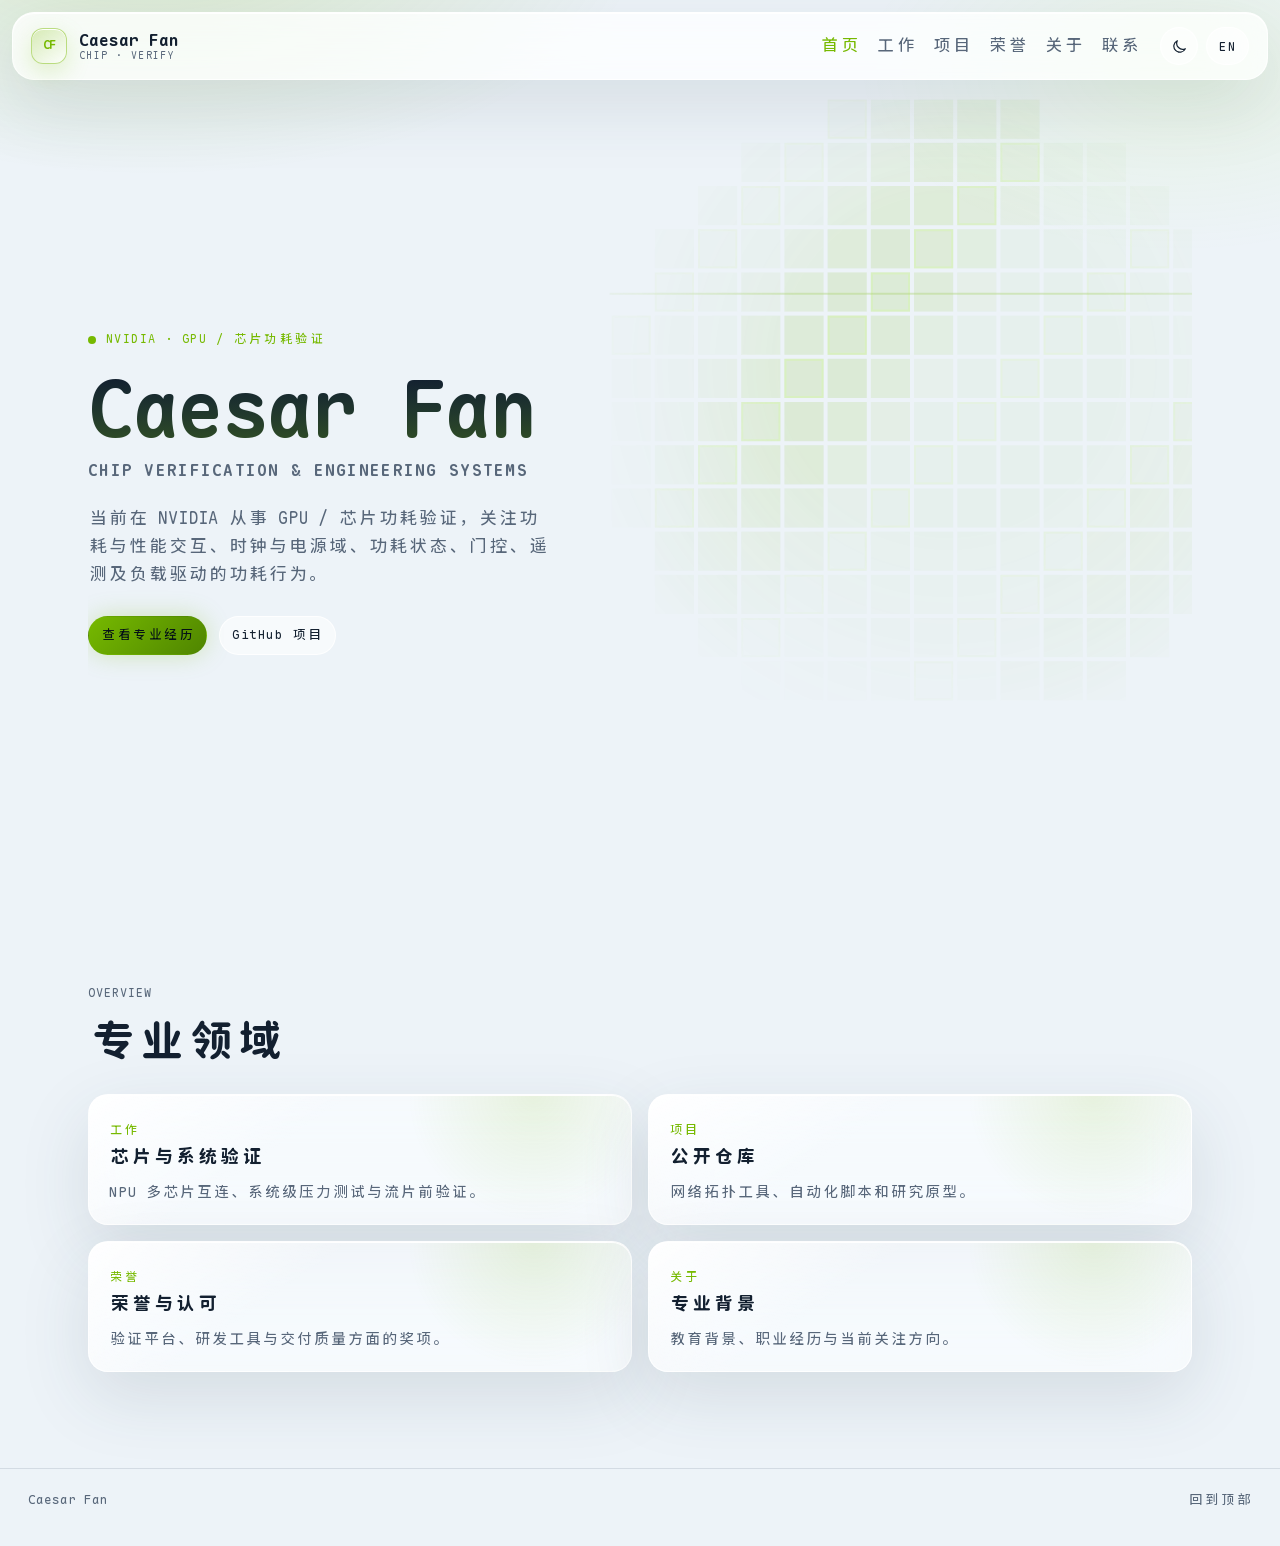
==== commit b8e9361b: "Add adaptive Liquid Glass themes and Maple typography Co-authored-by: Fan Gaoyige <caesarvan@users.n" ====
--- a/index.html
+++ b/index.html
@@ -7,6 +7,7 @@
     <meta name="theme-color" content="#06090f" />
     <title>Caesar Fan</title>
     <link rel="icon" href="assets/favicon.svg" type="image/svg+xml" />
+    <script src="assets/theme-init.js"></script>
     <link rel="stylesheet" href="assets/styles.css" />
   </head>
   <body data-page="home">
--- a/assets/styles.css
+++ b/assets/styles.css
@@ -1,20 +1,66 @@
+@font-face {
+  font-family: "Maple Mono CN";
+  src: url("fonts/maple-mono-cn-regular.woff2") format("woff2");
+  font-weight: 400;
+  font-style: normal;
+  font-display: swap;
+}
+
+@font-face {
+  font-family: "Maple Mono CN";
+  src: url("fonts/maple-mono-cn-medium.woff2") format("woff2");
+  font-weight: 500 600;
+  font-style: normal;
+  font-display: swap;
+}
+
+@font-face {
+  font-family: "Maple Mono CN";
+  src: url("fonts/maple-mono-cn-bold.woff2") format("woff2");
+  font-weight: 700 900;
+  font-style: normal;
+  font-display: swap;
+}
+
 :root {
   --bg: #06090f;
-  --bg-elev: #0c121c;
-  --bg-panel: #0f1622;
+  --bg-elev: rgba(13, 18, 28, 0.72);
+  --bg-panel: rgba(14, 20, 31, 0.68);
   --ink: #e7eef8;
-  --muted: #8b97ab;
-  --line: #1c2738;
+  --muted: #a3aec0;
+  --line: rgba(255, 255, 255, 0.12);
   --cyan: #76b900;
   --cyan-dim: rgba(118, 185, 0, 0.14);
   --blue: #3aa0ff;
   --glow: rgba(118, 185, 0, 0.35);
   --journey-accent: #76b900;
   --journey-secondary: #b8ff42;
-  --font: "Segoe UI", "PingFang SC", "Noto Sans SC", "Microsoft YaHei", sans-serif;
-  --mono: ui-monospace, "SF Mono", "Cascadia Mono", monospace;
-  --radius: 2px;
-  --header-h: 64px;
+  --font: "Maple Mono CN", "PingFang SC", "Microsoft YaHei", monospace;
+  --mono: "Maple Mono CN", ui-monospace, monospace;
+  --radius: 20px;
+  --header-h: 68px;
+  --glass-bg: rgba(15, 21, 33, 0.58);
+  --glass-bg-strong: rgba(10, 15, 24, 0.76);
+  --glass-border: rgba(255, 255, 255, 0.15);
+  --glass-highlight: rgba(255, 255, 255, 0.1);
+  --glass-shadow: 0 24px 70px rgba(0, 0, 0, 0.28);
+  --glass-blur: 26px;
+}
+
+:root[data-theme="light"] {
+  --bg: #edf3f8;
+  --bg-elev: rgba(255, 255, 255, 0.64);
+  --bg-panel: rgba(255, 255, 255, 0.56);
+  --ink: #132030;
+  --muted: #58677a;
+  --line: rgba(44, 63, 84, 0.13);
+  --cyan-dim: rgba(118, 185, 0, 0.1);
+  --glow: rgba(118, 185, 0, 0.2);
+  --glass-bg: rgba(255, 255, 255, 0.55);
+  --glass-bg-strong: rgba(255, 255, 255, 0.76);
+  --glass-border: rgba(255, 255, 255, 0.82);
+  --glass-highlight: rgba(255, 255, 255, 0.95);
+  --glass-shadow: 0 24px 70px rgba(48, 67, 87, 0.13);
 }
 
 * {
@@ -34,6 +80,8 @@
   line-height: 1.65;
   overflow-x: hidden;
   transition: background-color 0.5s ease;
+  -webkit-font-smoothing: antialiased;
+  text-rendering: optimizeLegibility;
 }
 
 .skip-link {
@@ -59,7 +107,7 @@
 }
 
 .scanlines {
-  opacity: 0.035;
+  opacity: 0.018;
   background: repeating-linear-gradient(
     0deg,
     transparent,
@@ -90,11 +138,16 @@
   display: flex;
   align-items: center;
   gap: 20px;
+  width: min(calc(100% - 24px), 1380px);
   height: var(--header-h);
-  padding: 0 28px;
-  border-bottom: 1px solid var(--line);
-  background: rgba(6, 9, 15, 0.88);
-  backdrop-filter: blur(14px);
+  margin: 12px auto 0;
+  padding: 0 18px;
+  border: 1px solid var(--glass-border);
+  border-radius: 22px;
+  background: var(--glass-bg-strong);
+  box-shadow: var(--glass-shadow), inset 0 1px 0 var(--glass-highlight);
+  backdrop-filter: blur(var(--glass-blur)) saturate(165%);
+  -webkit-backdrop-filter: blur(var(--glass-blur)) saturate(165%);
 }
 
 .scroll-progress {
@@ -114,15 +167,22 @@
   color: inherit;
 }
 
-.brand-die {
-  width: 18px;
-  height: 18px;
-  border: 1px solid var(--cyan);
+.brand-monogram {
+  width: 36px;
+  height: 36px;
+  display: grid;
+  place-items: center;
+  border: 1px solid color-mix(in srgb, var(--cyan) 48%, var(--glass-border));
+  border-radius: 12px;
   background:
-    linear-gradient(90deg, transparent 45%, var(--cyan) 45%, var(--cyan) 55%, transparent 55%),
-    linear-gradient(0deg, transparent 45%, var(--cyan) 45%, var(--cyan) 55%, transparent 55%),
-    var(--cyan-dim);
-  box-shadow: 0 0 16px var(--glow);
+    linear-gradient(145deg, color-mix(in srgb, var(--cyan) 28%, transparent), transparent),
+    var(--glass-bg);
+  box-shadow: inset 0 1px 0 var(--glass-highlight), 0 8px 24px var(--glow);
+  color: var(--cyan);
+  font-family: var(--mono);
+  font-size: 12px;
+  font-weight: 700;
+  letter-spacing: -0.05em;
   animation: die-pulse 3.6s ease-in-out infinite;
 }
 
@@ -184,19 +244,38 @@
   gap: 8px;
 }
 
+.theme-toggle,
 .lang-toggle,
 .menu-toggle,
 .btn {
   font-family: var(--mono);
   font-size: 12.5px;
   letter-spacing: 0.04em;
-  border: 1px solid var(--line);
-  background: transparent;
+  border: 1px solid var(--glass-border);
+  background: var(--glass-bg);
   color: var(--ink);
   cursor: pointer;
   padding: 8px 12px;
-  border-radius: var(--radius);
+  border-radius: 999px;
   transition: border-color 0.2s, background 0.2s, transform 0.2s;
+}
+
+.theme-toggle {
+  width: 38px;
+  height: 38px;
+  display: grid;
+  place-items: center;
+  padding: 0;
+}
+
+.theme-toggle svg {
+  width: 17px;
+  height: 17px;
+  fill: none;
+  stroke: currentColor;
+  stroke-width: 1.7;
+  stroke-linecap: round;
+  stroke-linejoin: round;
 }
 
 .btn {
@@ -217,6 +296,7 @@
 }
 
 .btn.ghost:hover,
+.theme-toggle:hover,
 .lang-toggle:hover,
 .menu-toggle:hover {
   border-color: var(--cyan);
@@ -254,8 +334,8 @@
   position: relative;
   min-height: calc(100vh - var(--header-h));
   display: flex;
-  align-items: flex-end;
-  padding: 56px 0 72px;
+  align-items: center;
+  padding: 44px 0 56px;
   overflow: hidden;
 }
 
@@ -326,10 +406,14 @@
 .hero-name {
   display: block;
   font-size: clamp(44px, 8vw, 78px);
-  font-weight: 800;
+  font-weight: 700;
   letter-spacing: -0.03em;
   line-height: 1.05;
-  background: linear-gradient(180deg, #ffffff 10%, #b7c6da 100%);
+  background: linear-gradient(
+    180deg,
+    var(--ink) 12%,
+    color-mix(in srgb, var(--ink) 68%, var(--journey-accent)) 100%
+  );
   -webkit-background-clip: text;
   background-clip: text;
   color: transparent;
@@ -676,9 +760,10 @@
   display: flex;
   align-items: center;
   justify-content: center;
-  padding: 10px;
-  border-radius: 2px;
-  background: #ffffff;
+  padding: 14px;
+  border-radius: 16px;
+  background: rgba(255, 255, 255, 0.96);
+  box-shadow: 0 14px 36px rgba(0, 0, 0, 0.14), inset 0 1px 0 #ffffff;
 }
 
 .institution-logo img {
@@ -743,6 +828,12 @@
 .stage-nav a:hover {
   border-color: var(--stage-accent);
   color: var(--stage-accent);
+}
+
+.stage-nav a:focus-visible,
+.stage-pager button:focus-visible {
+  outline: 2px solid var(--stage-accent, var(--journey-accent));
+  outline-offset: 3px;
 }
 
 .stage-nav a.active {
@@ -776,6 +867,18 @@
 .stage-section.stage-visible {
   opacity: 1;
   transform: none;
+  animation: stage-in 0.48s cubic-bezier(0.22, 1, 0.36, 1);
+}
+
+@keyframes stage-in {
+  from {
+    opacity: 0;
+    transform: translateY(14px) scale(0.995);
+  }
+  to {
+    opacity: 1;
+    transform: none;
+  }
 }
 
 .stage-section.stage-visible:hover {
@@ -887,7 +990,7 @@
   background: color-mix(in srgb, var(--stage-accent) 7%, transparent);
   color: color-mix(in srgb, var(--stage-accent) 80%, white);
   font-family: var(--mono);
-  font-size: 10px;
+  font-size: 11px;
 }
 
 .stage-subhead {
@@ -999,6 +1102,121 @@
   text-decoration: none;
 }
 
+.stage-pager {
+  display: grid;
+  grid-template-columns: 1fr auto 1fr;
+  align-items: center;
+  gap: 16px;
+  margin-top: 16px;
+}
+
+.stage-pager button {
+  min-height: 42px;
+  padding: 9px 12px;
+  border: 1px solid var(--line);
+  background: var(--bg-panel);
+  color: var(--ink);
+  font-family: var(--mono);
+  cursor: pointer;
+  transition: border-color 0.2s ease, color 0.2s ease, transform 0.2s ease;
+}
+
+.stage-pager button:last-child {
+  justify-self: end;
+}
+
+.stage-pager button:not(:disabled):hover {
+  border-color: var(--journey-accent);
+  color: var(--journey-accent);
+  transform: translateY(-1px);
+}
+
+.stage-pager button:disabled {
+  opacity: 0.35;
+  cursor: default;
+}
+
+.stage-pager span {
+  color: var(--journey-accent);
+  font-family: var(--mono);
+  font-size: 12px;
+  letter-spacing: 0.08em;
+}
+
+/* Web interpretation of Apple's regular Liquid Glass: translucent material,
+   restrained tinting, specular response, and strong legibility. */
+.mobile-nav,
+.link-card,
+.project-card,
+.gallery article,
+.product-references article,
+.note-box,
+.plain-section,
+.stage-project,
+.stage-nav,
+.stage-pager button {
+  border-color: var(--glass-border);
+  border-radius: var(--radius);
+  background:
+    radial-gradient(
+      180px circle at var(--glass-x, 82%) var(--glass-y, 0%),
+      color-mix(in srgb, var(--journey-accent) 12%, transparent),
+      transparent 70%
+    ),
+    linear-gradient(145deg, var(--glass-highlight), transparent 36%),
+    var(--glass-bg);
+  box-shadow: var(--glass-shadow), inset 0 1px 0 var(--glass-highlight);
+  backdrop-filter: blur(var(--glass-blur)) saturate(155%);
+  -webkit-backdrop-filter: blur(var(--glass-blur)) saturate(155%);
+}
+
+.stage-section {
+  border-radius: 26px;
+  background:
+    radial-gradient(
+      300px circle at var(--stage-x, 100%) var(--stage-y, 0%),
+      color-mix(in srgb, var(--stage-accent) 18%, transparent),
+      transparent 72%
+    ),
+    linear-gradient(
+      145deg,
+      color-mix(in srgb, var(--stage-secondary) 9%, var(--glass-highlight)),
+      transparent 38%
+    ),
+    var(--glass-bg);
+  box-shadow: var(--glass-shadow), inset 0 1px 0 var(--glass-highlight);
+  backdrop-filter: blur(var(--glass-blur)) saturate(160%);
+  -webkit-backdrop-filter: blur(var(--glass-blur)) saturate(160%);
+}
+
+.gallery .media,
+.product-references .media {
+  border-radius: calc(var(--radius) - 1px) calc(var(--radius) - 1px) 0 0;
+}
+
+.link-card p,
+.project-card p,
+.gallery p,
+.product-references p,
+.note-box li,
+.plain-section p,
+.stage-project > p:not(.stage-project-meta),
+.stage-header p:last-child,
+.path-list p {
+  color: var(--muted);
+}
+
+.award-gallery article {
+  border-color: var(--glass-border);
+  border-radius: var(--radius);
+  box-shadow: var(--glass-shadow), inset 0 1px 0 var(--glass-highlight);
+}
+
+.award-gallery .copy,
+.award-gallery .copy p {
+  color: #e7eef8;
+}
+
 .site-footer {
   display: flex;
   justify-content: space-between;
@@ -1070,6 +1288,10 @@
     justify-content: center;
   }
 
+  .stage-nav {
+    position: static;
+  }
+
   .path-list li {
     grid-template-columns: 1fr;
   }
@@ -1089,6 +1311,16 @@
   .stage-project:has(.student-media) {
     grid-column: auto;
   }
+
+  .stage-pager {
+    grid-template-columns: 1fr 1fr;
+  }
+
+  .stage-pager span {
+    grid-column: 1 / -1;
+    grid-row: 1;
+    text-align: center;
+  }
 }
 
 @media (prefers-reduced-motion: reduce) {
@@ -1098,7 +1330,7 @@
 
   .reveal,
   .stage-section,
-  .brand-die,
+  .brand-monogram,
   .pulse,
   .gallery article,
   .link-card,
@@ -1110,3 +1342,29 @@
     opacity: 1 !important;
   }
 }
+
+@media (prefers-reduced-transparency: reduce) {
+  .site-header,
+  .mobile-nav,
+  .link-card,
+  .project-card,
+  .gallery article,
+  .product-references article,
+  .note-box,
+  .plain-section,
+  .stage-project,
+  .stage-nav,
+  .stage-section,
+  .stage-pager button {
+    background: var(--glass-bg-strong);
+    backdrop-filter: none;
+    -webkit-backdrop-filter: none;
+  }
+}
+
+@media (prefers-contrast: more) {
+  :root {
+    --glass-border: currentColor;
+    --glass-bg: var(--glass-bg-strong);
+  }
+}
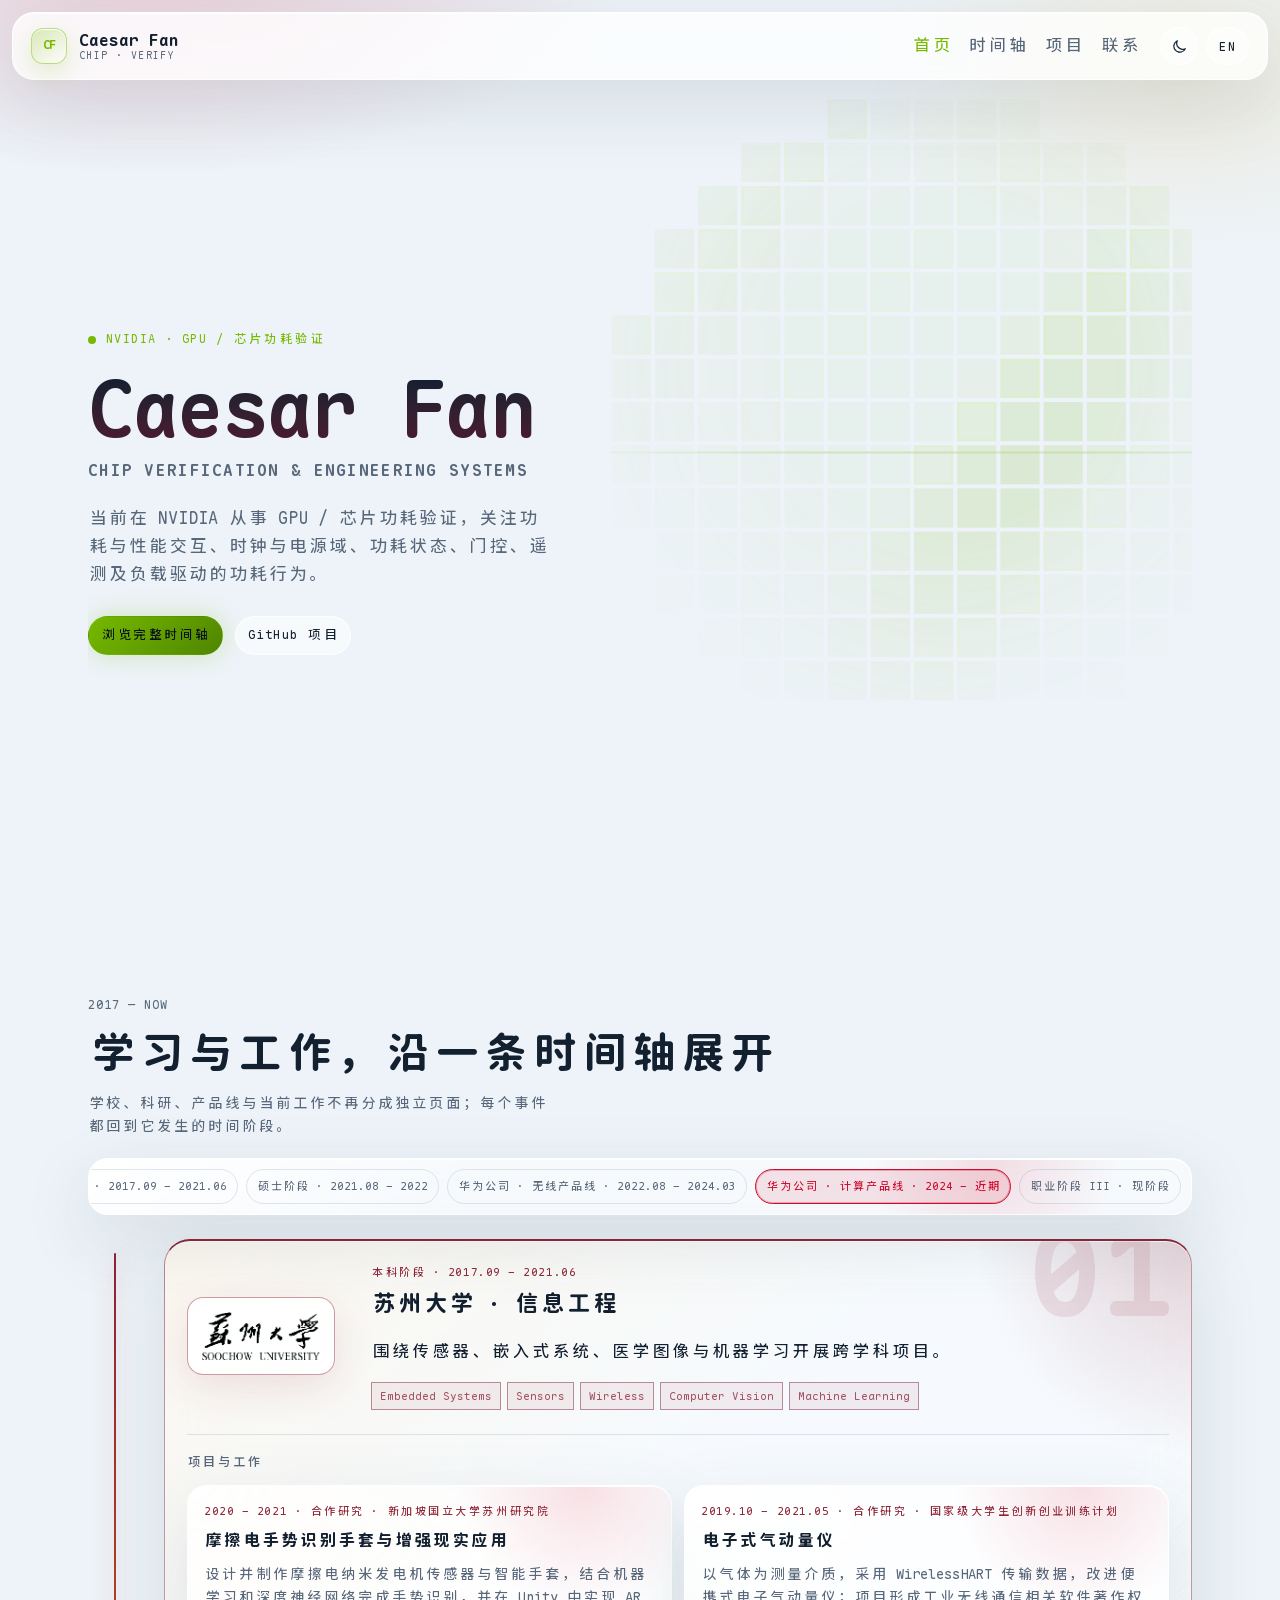
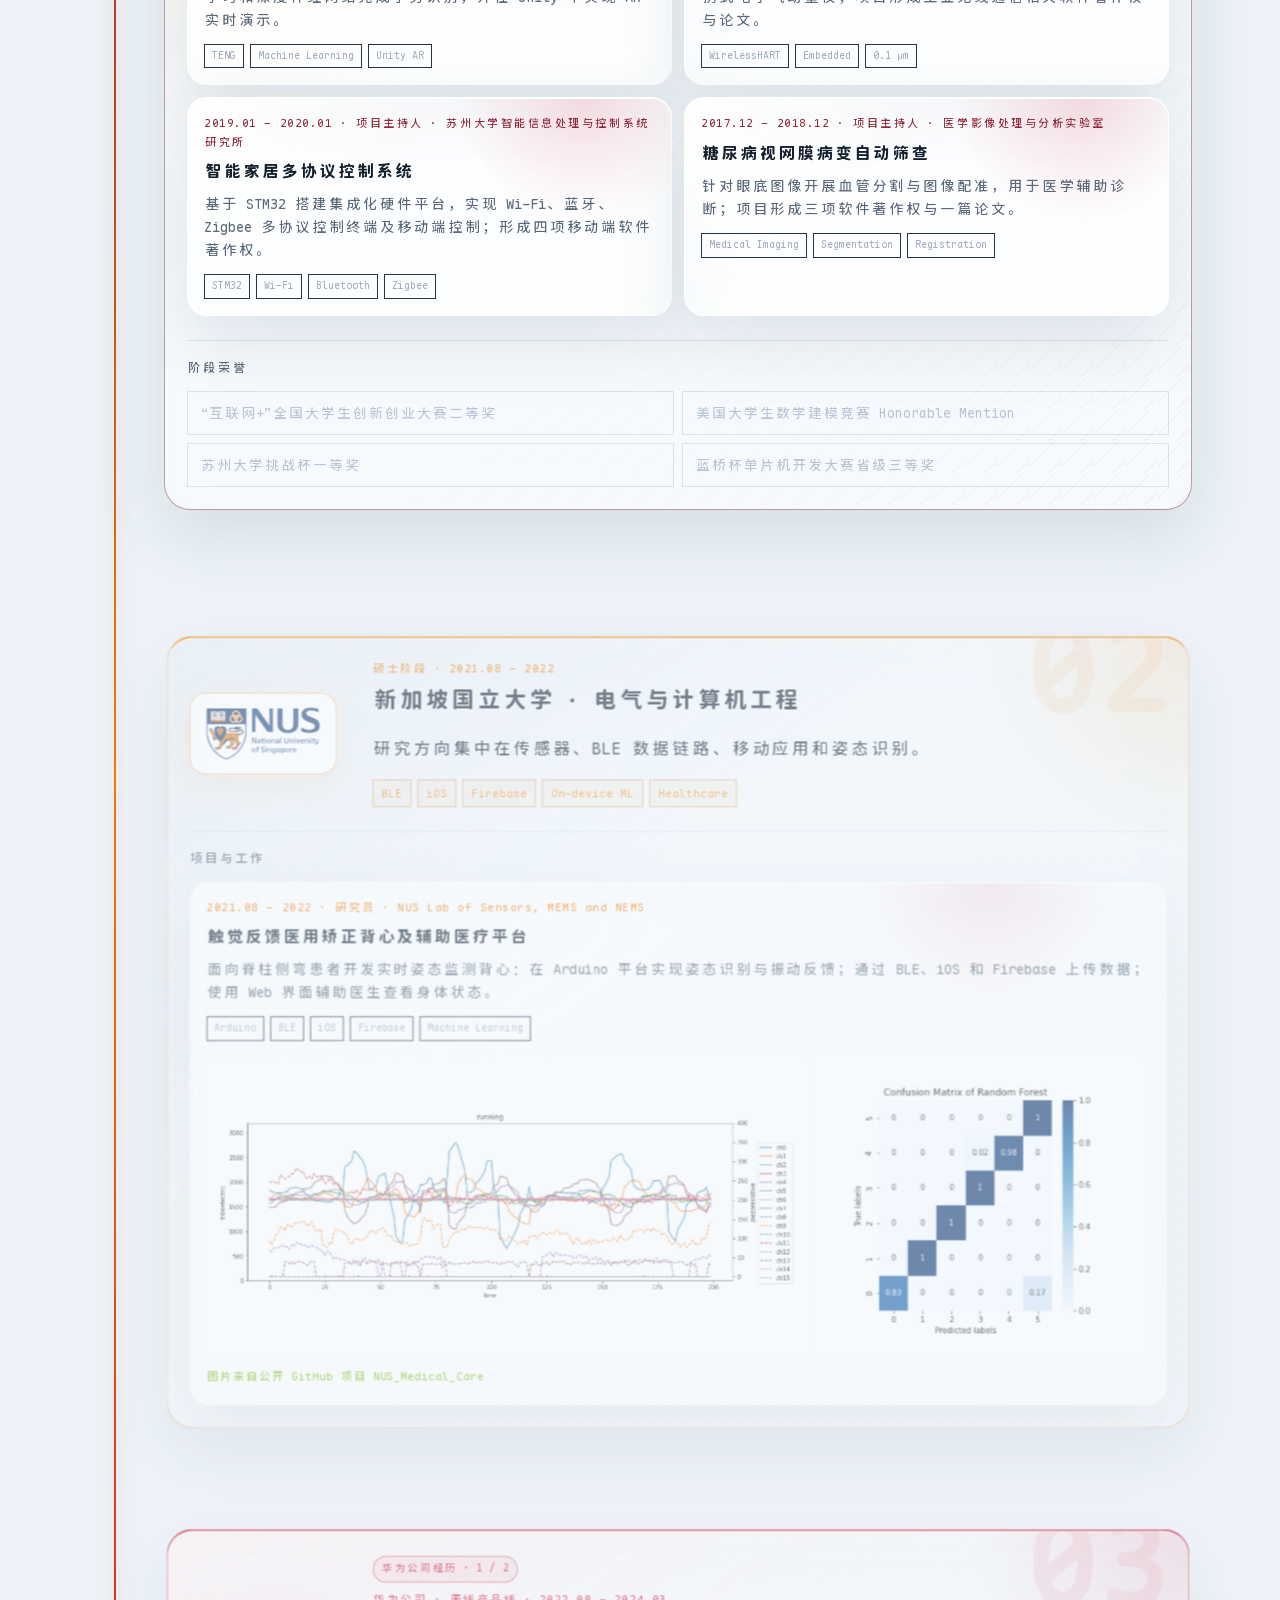
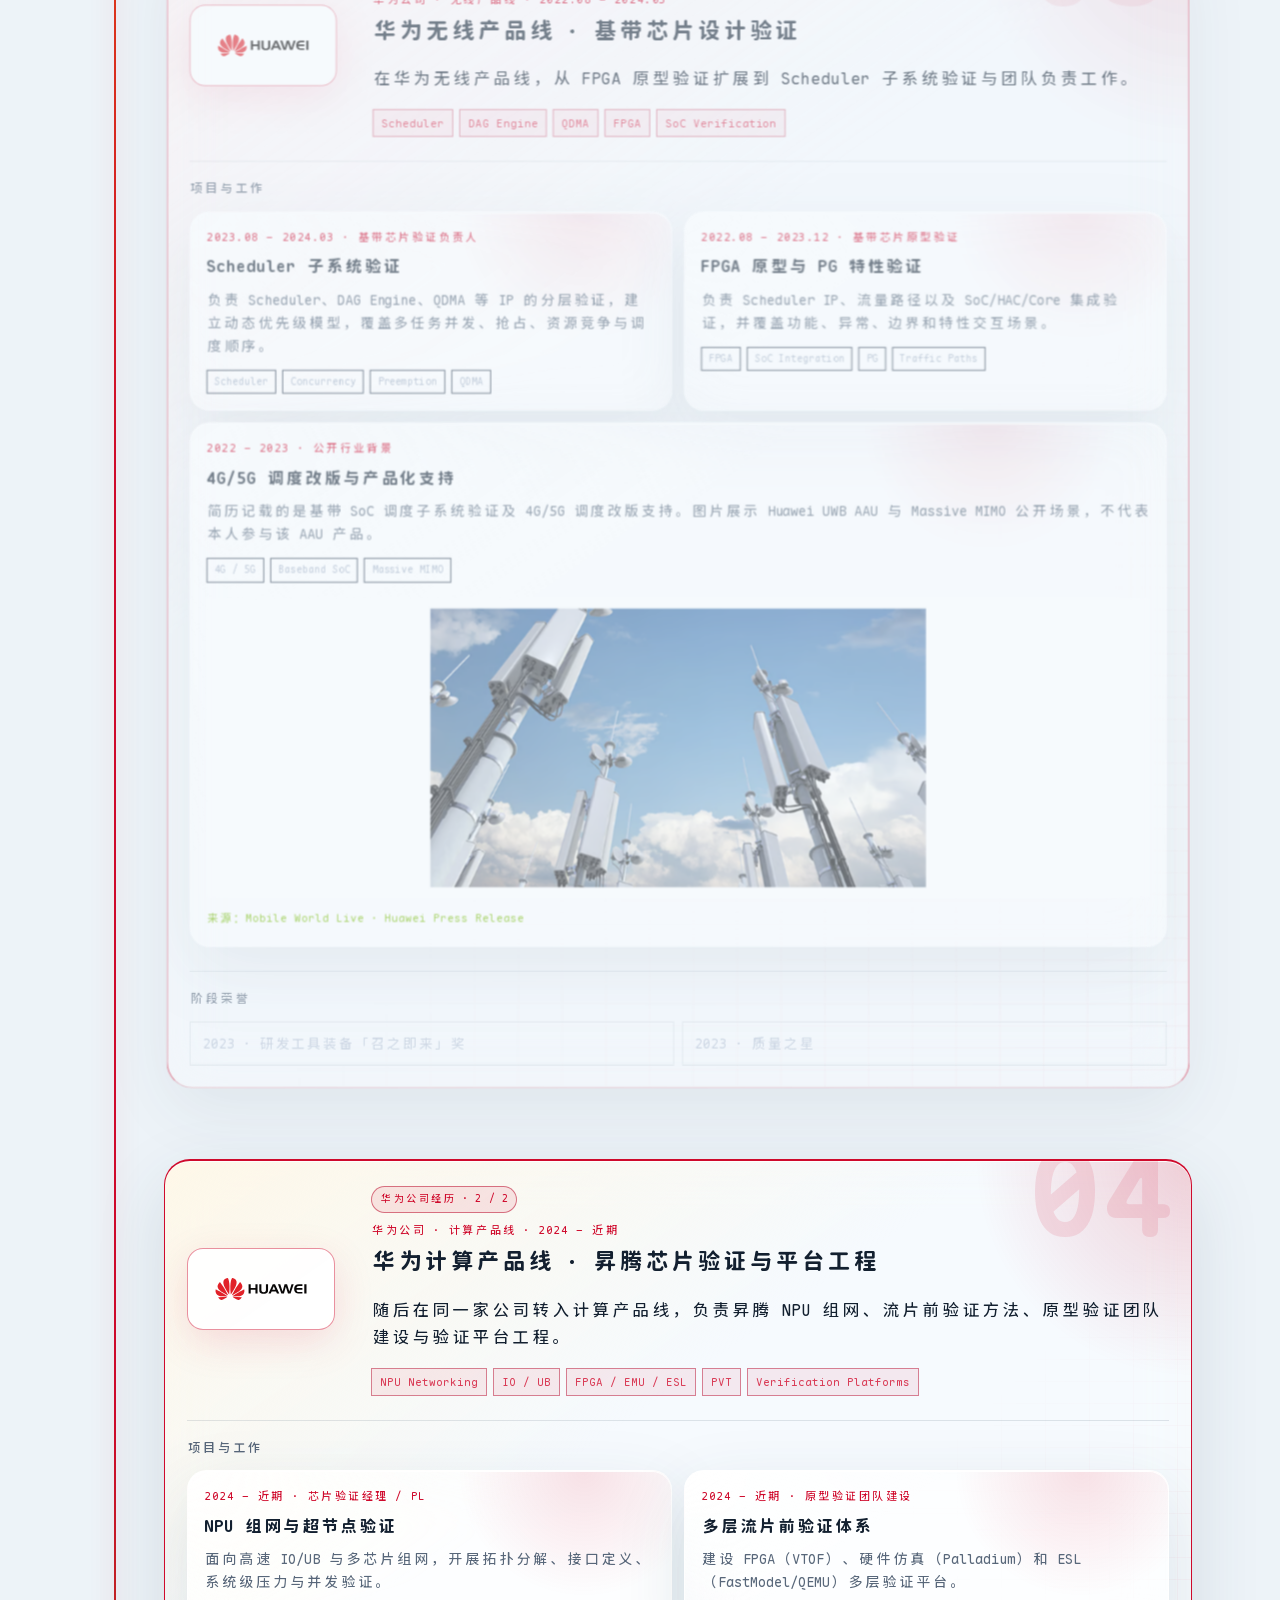
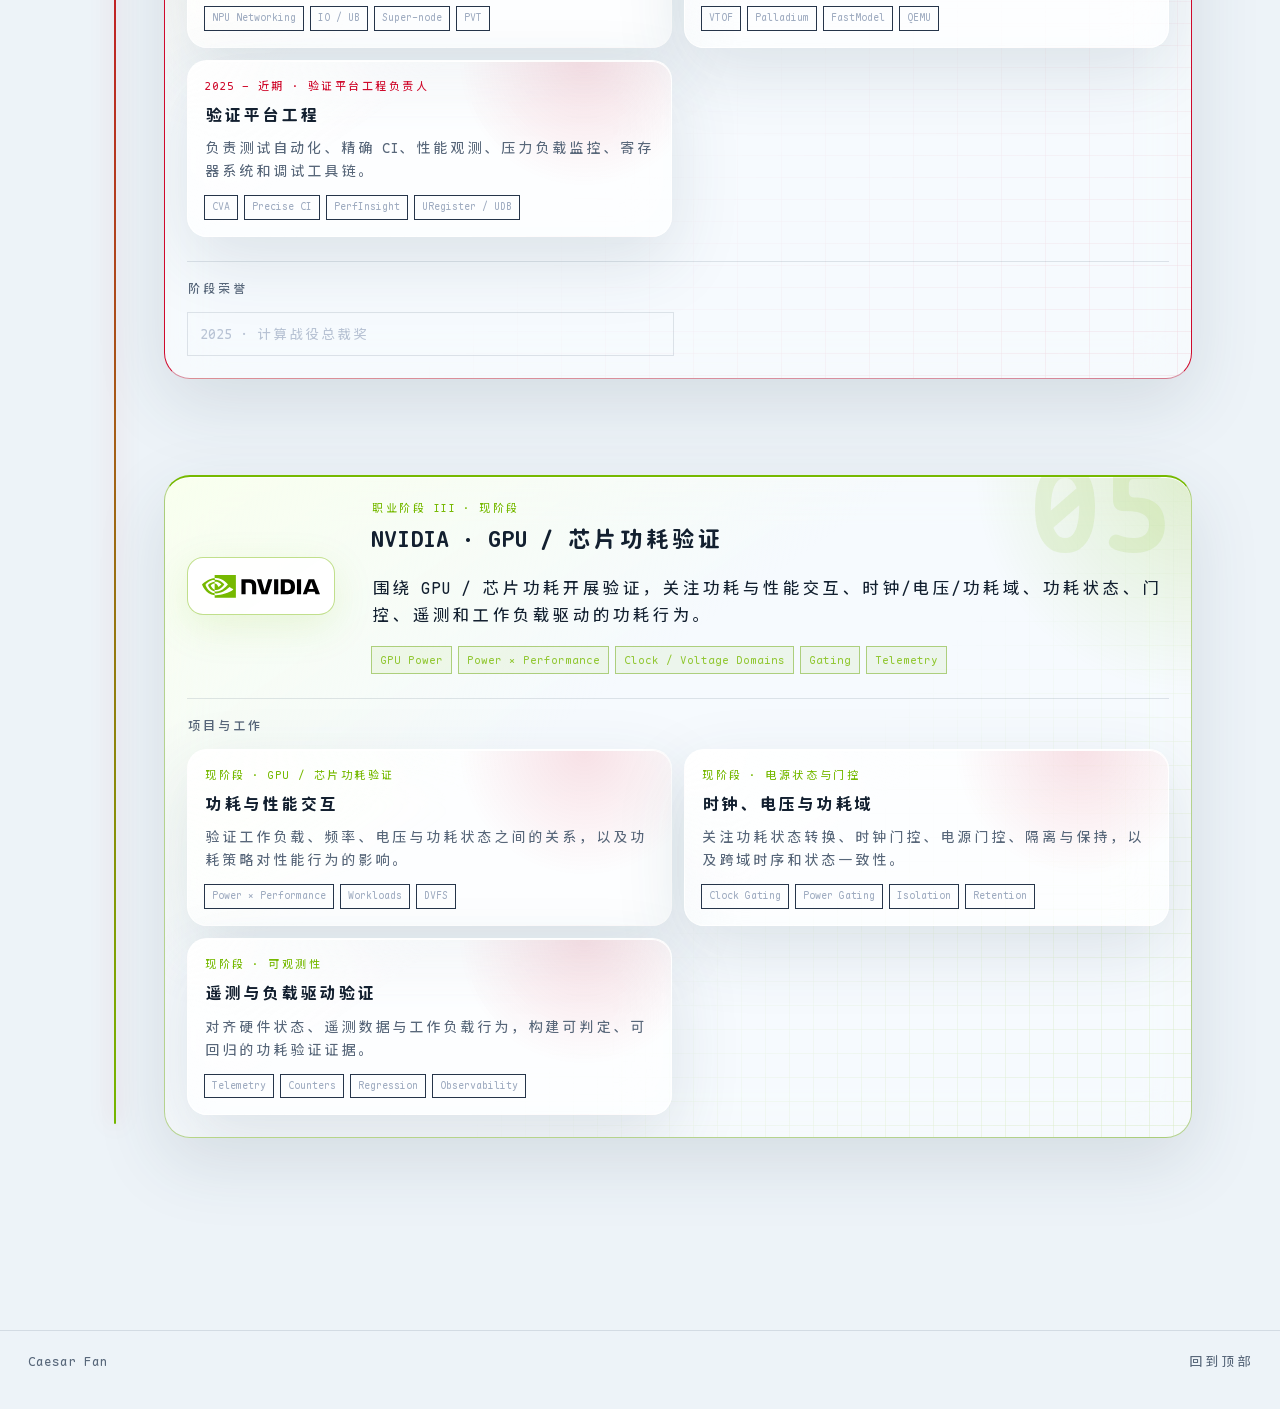
==== commit 24ac4188: "Unify education and work into the homepage timeline Co-authored-by: Fan Gaoyige <caesarvan@users.nor" ====
--- a/index.html
+++ b/index.html
@@ -29,39 +29,20 @@
             当前在 NVIDIA 从事 GPU / 芯片功耗验证，关注功耗与性能交互、时钟与电源域、功耗状态、门控、遥测及负载驱动的功耗行为。
           </p>
           <div class="hero-actions">
-            <a class="btn primary" href="work.html" data-i18n="home.cta.work">查看专业经历</a>
+            <a class="btn primary" href="#timeline" data-i18n="home.cta.work">浏览完整时间轴</a>
             <a class="btn ghost" href="projects.html" data-i18n="home.cta.projects">GitHub 项目</a>
           </div>
         </div>
       </section>
 
-      <section class="panel reveal">
+      <section class="timeline-home" id="timeline">
         <header class="section-head">
-          <p class="kicker">Overview</p>
-          <h2 data-i18n="home.overview.title">专业领域</h2>
+          <p class="kicker" data-i18n="timeline.kicker">2017 — NOW</p>
+          <h2 data-i18n="timeline.title">学习与工作，沿一条时间轴展开</h2>
+          <p class="section-lede" data-i18n="timeline.lede">学校、科研、产品线与当前工作不再分成独立页面；每个事件都回到它发生的时间阶段。</p>
         </header>
-        <div class="link-grid">
-          <a class="link-card" href="work.html">
-            <span class="tag" data-i18n="nav.work">工作</span>
-            <strong data-i18n="home.card.work.title">芯片与系统验证</strong>
-            <p data-i18n="home.card.work.body">NPU 多芯片互连、系统级压力测试与流片前验证。</p>
-          </a>
-          <a class="link-card" href="projects.html">
-            <span class="tag" data-i18n="nav.projects">项目</span>
-            <strong data-i18n="home.card.projects.title">公开仓库</strong>
-            <p data-i18n="home.card.projects.body">拓扑编辑器、工具脚本、研究原型等。</p>
-          </a>
-          <a class="link-card" href="awards.html">
-            <span class="tag" data-i18n="nav.awards">荣誉</span>
-            <strong data-i18n="home.card.awards.title">荣誉与认可</strong>
-            <p data-i18n="home.card.awards.body">验证平台、研发工具与交付质量方面的奖项。</p>
-          </a>
-          <a class="link-card" href="about.html">
-            <span class="tag" data-i18n="nav.about">关于</span>
-            <strong data-i18n="home.card.about.title">专业背景</strong>
-            <p data-i18n="home.card.about.body">教育背景、职业经历与当前关注方向。</p>
-          </a>
-        </div>
+        <nav class="stage-nav" id="stage-nav" aria-label="经历阶段"></nav>
+        <div class="stages" id="stages"></div>
       </section>
     </main>
 
--- a/assets/styles.css
+++ b/assets/styles.css
@@ -449,6 +449,15 @@
   margin-top: 72px;
 }
 
+.timeline-home {
+  scroll-margin-top: calc(var(--header-h) + 28px);
+  padding: 72px 0 96px;
+}
+
+.timeline-home > .section-head {
+  max-width: 760px;
+}
+
 .section-head h2,
 .page-hero h1 {
   margin: 8px 0 0;
@@ -814,7 +823,7 @@
   scrollbar-width: thin;
 }
 
-.stage-nav a {
+.stage-nav span {
   position: relative;
   flex: 0 0 auto;
   padding: 7px 10px;
@@ -822,30 +831,57 @@
   color: var(--muted);
   font-family: var(--mono);
   font-size: 11px;
-  text-decoration: none;
-}
-
-.stage-nav a:hover {
+  border-radius: 999px;
+  transition: border-color 0.25s ease, color 0.25s ease, background 0.25s ease;
+}
+
+.stage-nav span.active {
   border-color: var(--stage-accent);
   color: var(--stage-accent);
-}
-
-.stage-nav a:focus-visible,
-.stage-pager button:focus-visible {
-  outline: 2px solid var(--stage-accent, var(--journey-accent));
-  outline-offset: 3px;
-}
-
-.stage-nav a.active {
-  border-color: var(--stage-accent);
-  color: var(--stage-accent);
-  box-shadow: inset 0 -2px 0 var(--stage-accent);
+  background: color-mix(in srgb, var(--stage-accent) 10%, transparent);
+  box-shadow: inset 0 0 0 1px color-mix(in srgb, var(--stage-accent) 28%, transparent);
 }
 
 .stages {
+  position: relative;
   display: grid;
-  gap: 28px;
+  gap: clamp(56px, 8vw, 96px);
   margin-top: 24px;
+  padding-left: 76px;
+}
+
+.stages::before {
+  content: "";
+  position: absolute;
+  top: 14px;
+  bottom: 14px;
+  left: 26px;
+  width: 2px;
+  border-radius: 2px;
+  background: linear-gradient(
+    180deg,
+    #8f2437 0%,
+    #ef7c00 24%,
+    #cf0a2c 52%,
+    #cf0a2c 72%,
+    #76b900 100%
+  );
+  box-shadow: 0 0 22px color-mix(in srgb, var(--journey-accent) 35%, transparent);
+}
+
+.timeline-node {
+  position: absolute !important;
+  z-index: 3 !important;
+  top: 46px;
+  left: -61px;
+  width: 22px;
+  height: 22px;
+  border: 5px solid var(--bg);
+  border-radius: 50%;
+  background: var(--stage-accent);
+  box-shadow:
+    0 0 0 1px var(--stage-accent),
+    0 0 22px color-mix(in srgb, var(--stage-accent) 55%, transparent);
 }
 
 .stage-section {
@@ -862,6 +898,7 @@
   opacity: 0.55;
   transform: translateY(28px) scale(0.995);
   transition: border-color 0.35s ease, box-shadow 0.35s ease, transform 0.65s ease, opacity 0.65s ease;
+  scroll-snap-align: start;
 }
 
 .stage-section.stage-visible {
@@ -966,6 +1003,25 @@
   letter-spacing: 0.05em;
 }
 
+.company-group-label {
+  display: inline-flex;
+  margin: 0 0 8px;
+  padding: 4px 8px;
+  border: 1px solid color-mix(in srgb, #cf0a2c 48%, var(--line));
+  border-radius: 999px;
+  background: color-mix(in srgb, #cf0a2c 9%, transparent);
+  color: #cf0a2c;
+  font-family: var(--mono);
+  font-size: 10px;
+  letter-spacing: 0.06em;
+  text-transform: uppercase;
+}
+
+.stage-section[data-company="huawei"] {
+  border-left-color: #cf0a2c;
+  border-right-color: #cf0a2c;
+}
+
 .stage-header h3 {
   margin: 5px 0 6px;
   font-size: 22px;
@@ -1058,6 +1114,10 @@
   grid-template-columns: 1.8fr 1fr;
   gap: 10px;
   margin-top: 16px;
+}
+
+.student-media:has(figure:only-child) {
+  grid-template-columns: 1fr;
 }
 
 .student-media figure {
@@ -1100,47 +1160,6 @@
   font-family: var(--mono);
   font-size: 12px;
   text-decoration: none;
-}
-
-.stage-pager {
-  display: grid;
-  grid-template-columns: 1fr auto 1fr;
-  align-items: center;
-  gap: 16px;
-  margin-top: 16px;
-}
-
-.stage-pager button {
-  min-height: 42px;
-  padding: 9px 12px;
-  border: 1px solid var(--line);
-  background: var(--bg-panel);
-  color: var(--ink);
-  font-family: var(--mono);
-  cursor: pointer;
-  transition: border-color 0.2s ease, color 0.2s ease, transform 0.2s ease;
-}
-
-.stage-pager button:last-child {
-  justify-self: end;
-}
-
-.stage-pager button:not(:disabled):hover {
-  border-color: var(--journey-accent);
-  color: var(--journey-accent);
-  transform: translateY(-1px);
-}
-
-.stage-pager button:disabled {
-  opacity: 0.35;
-  cursor: default;
-}
-
-.stage-pager span {
-  color: var(--journey-accent);
-  font-family: var(--mono);
-  font-size: 12px;
-  letter-spacing: 0.08em;
 }
 
 /* Web interpretation of Apple's regular Liquid Glass: translucent material,
@@ -1153,8 +1172,7 @@
 .note-box,
 .plain-section,
 .stage-project,
-.stage-nav,
-.stage-pager button {
+.stage-nav {
   border-color: var(--glass-border);
   border-radius: var(--radius);
   background:
@@ -1289,7 +1307,45 @@
   }
 
   .stage-nav {
-    position: static;
+    position: sticky;
+    top: calc(var(--header-h) + 22px);
+    width: max-content;
+    max-width: calc(100vw - 64px);
+    margin-right: auto;
+    margin-left: auto;
+    padding: 9px 12px;
+    justify-content: center;
+  }
+
+  .stage-nav span {
+    width: 10px;
+    height: 10px;
+    padding: 0;
+    border-radius: 50%;
+    font-size: 0;
+  }
+
+  .stage-nav span.active {
+    background: var(--stage-accent);
+    box-shadow: 0 0 14px color-mix(in srgb, var(--stage-accent) 55%, transparent);
+    transform: scale(1.3);
+  }
+
+  .stages {
+    gap: 52px;
+    padding-left: 24px;
+  }
+
+  .stages::before {
+    left: 5px;
+  }
+
+  .timeline-node {
+    top: 34px;
+    left: -28px;
+    width: 16px;
+    height: 16px;
+    border-width: 4px;
   }
 
   .path-list li {
@@ -1312,15 +1368,6 @@
     grid-column: auto;
   }
 
-  .stage-pager {
-    grid-template-columns: 1fr 1fr;
-  }
-
-  .stage-pager span {
-    grid-column: 1 / -1;
-    grid-row: 1;
-    text-align: center;
-  }
 }
 
 @media (prefers-reduced-motion: reduce) {
@@ -1354,8 +1401,7 @@
   .plain-section,
   .stage-project,
   .stage-nav,
-  .stage-section,
-  .stage-pager button {
+  .stage-section {
     background: var(--glass-bg-strong);
     backdrop-filter: none;
     -webkit-backdrop-filter: none;
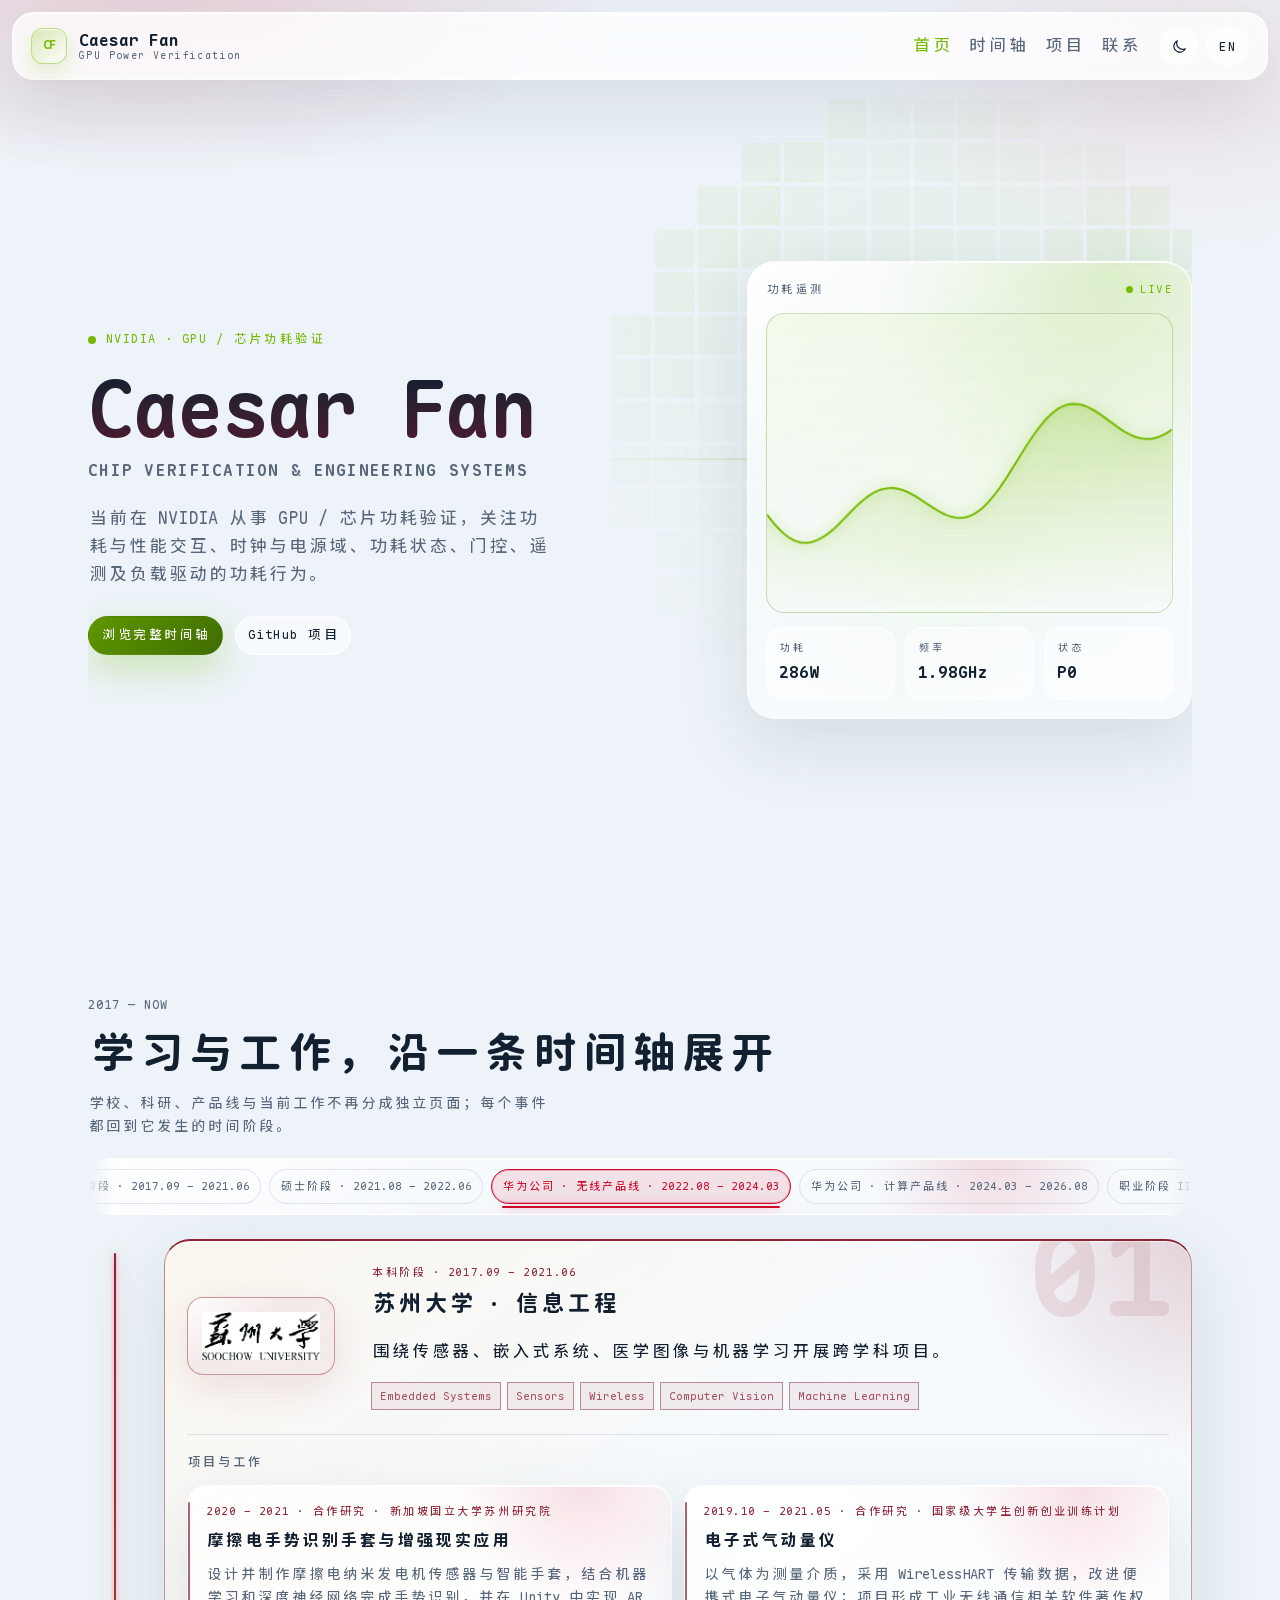
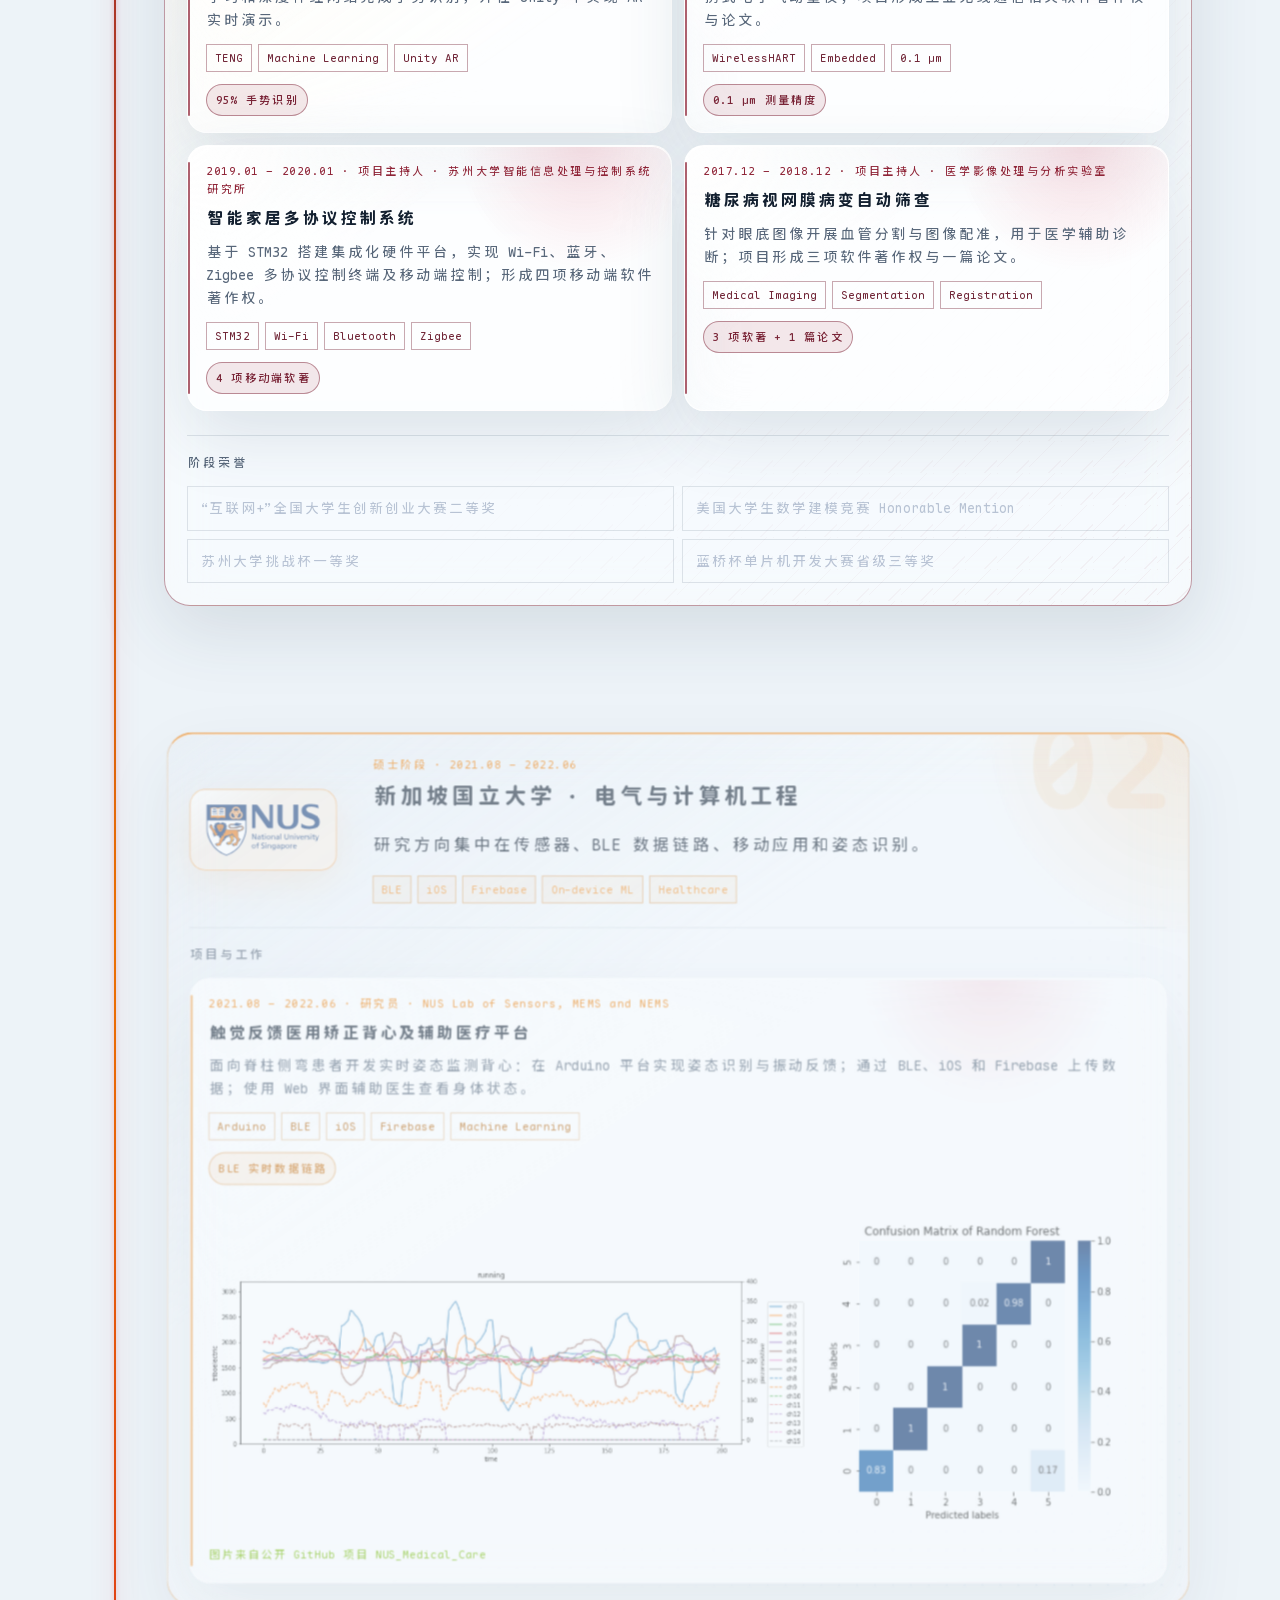
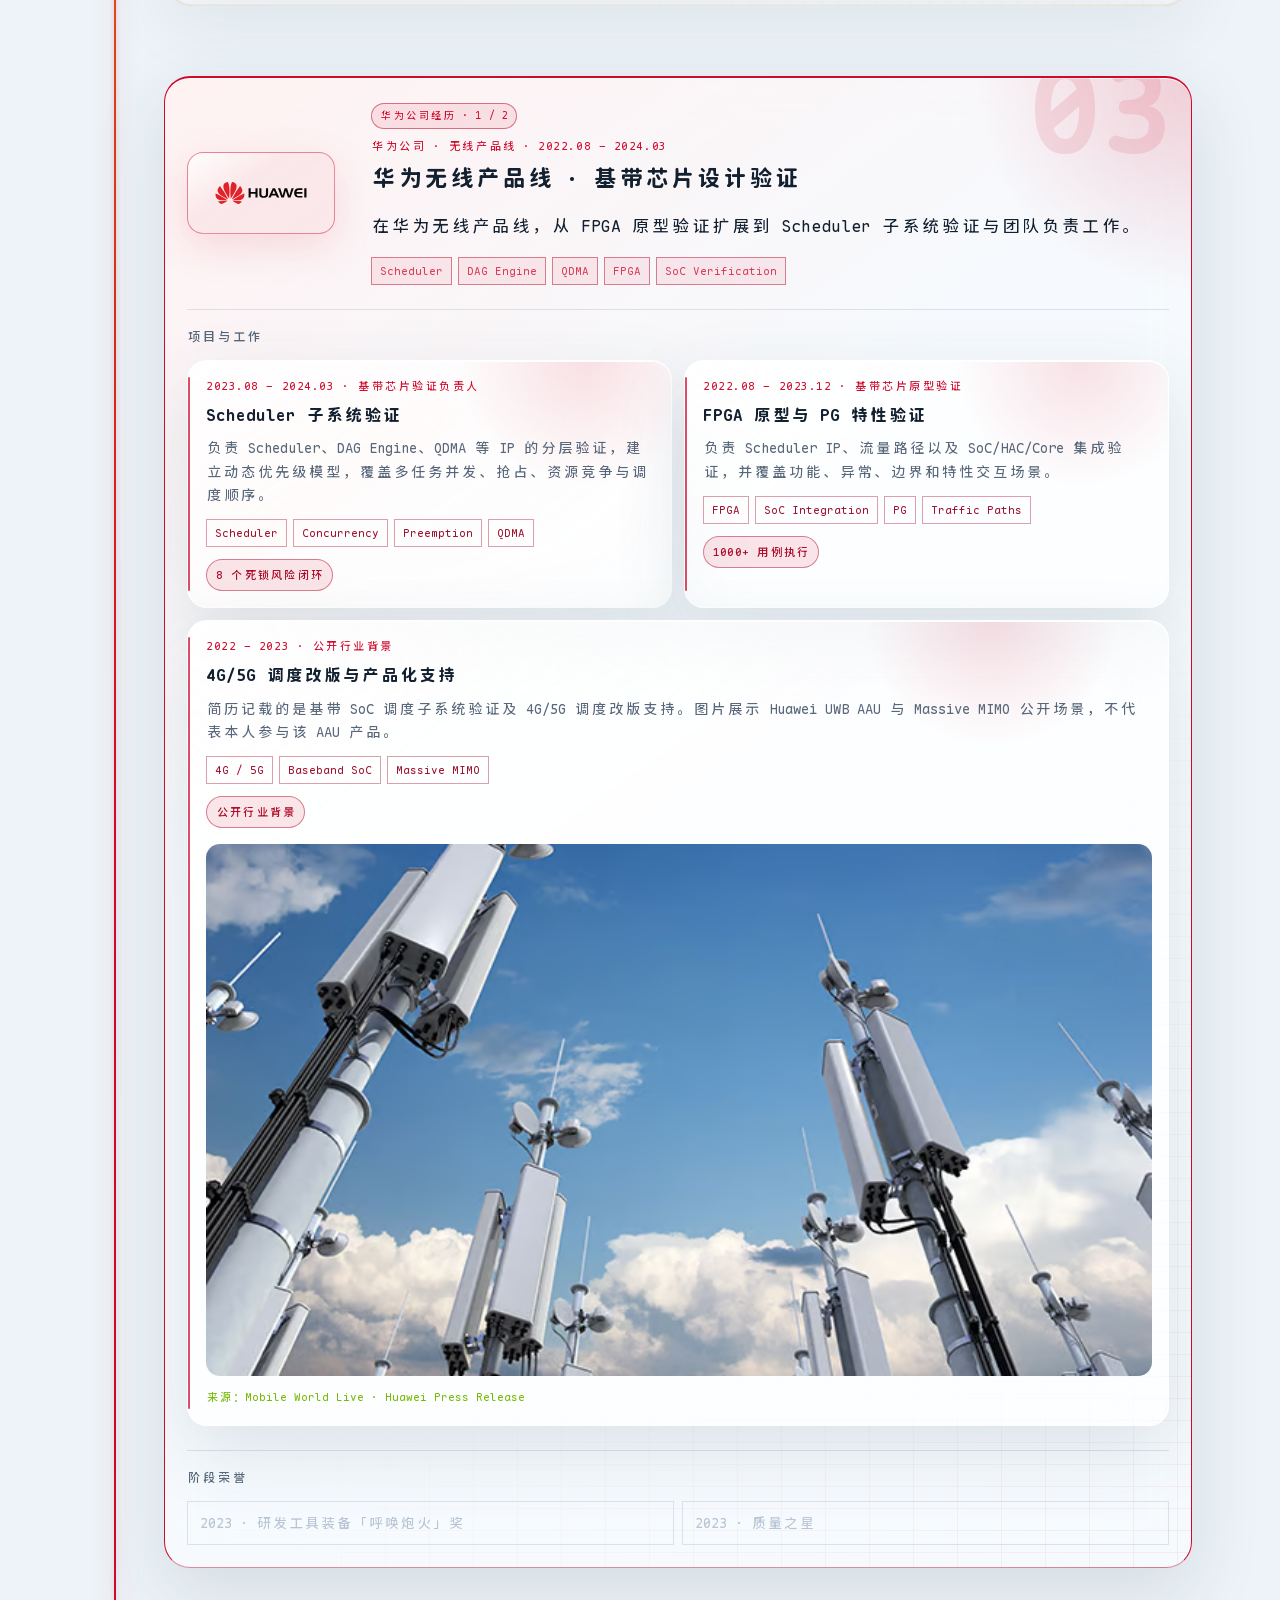
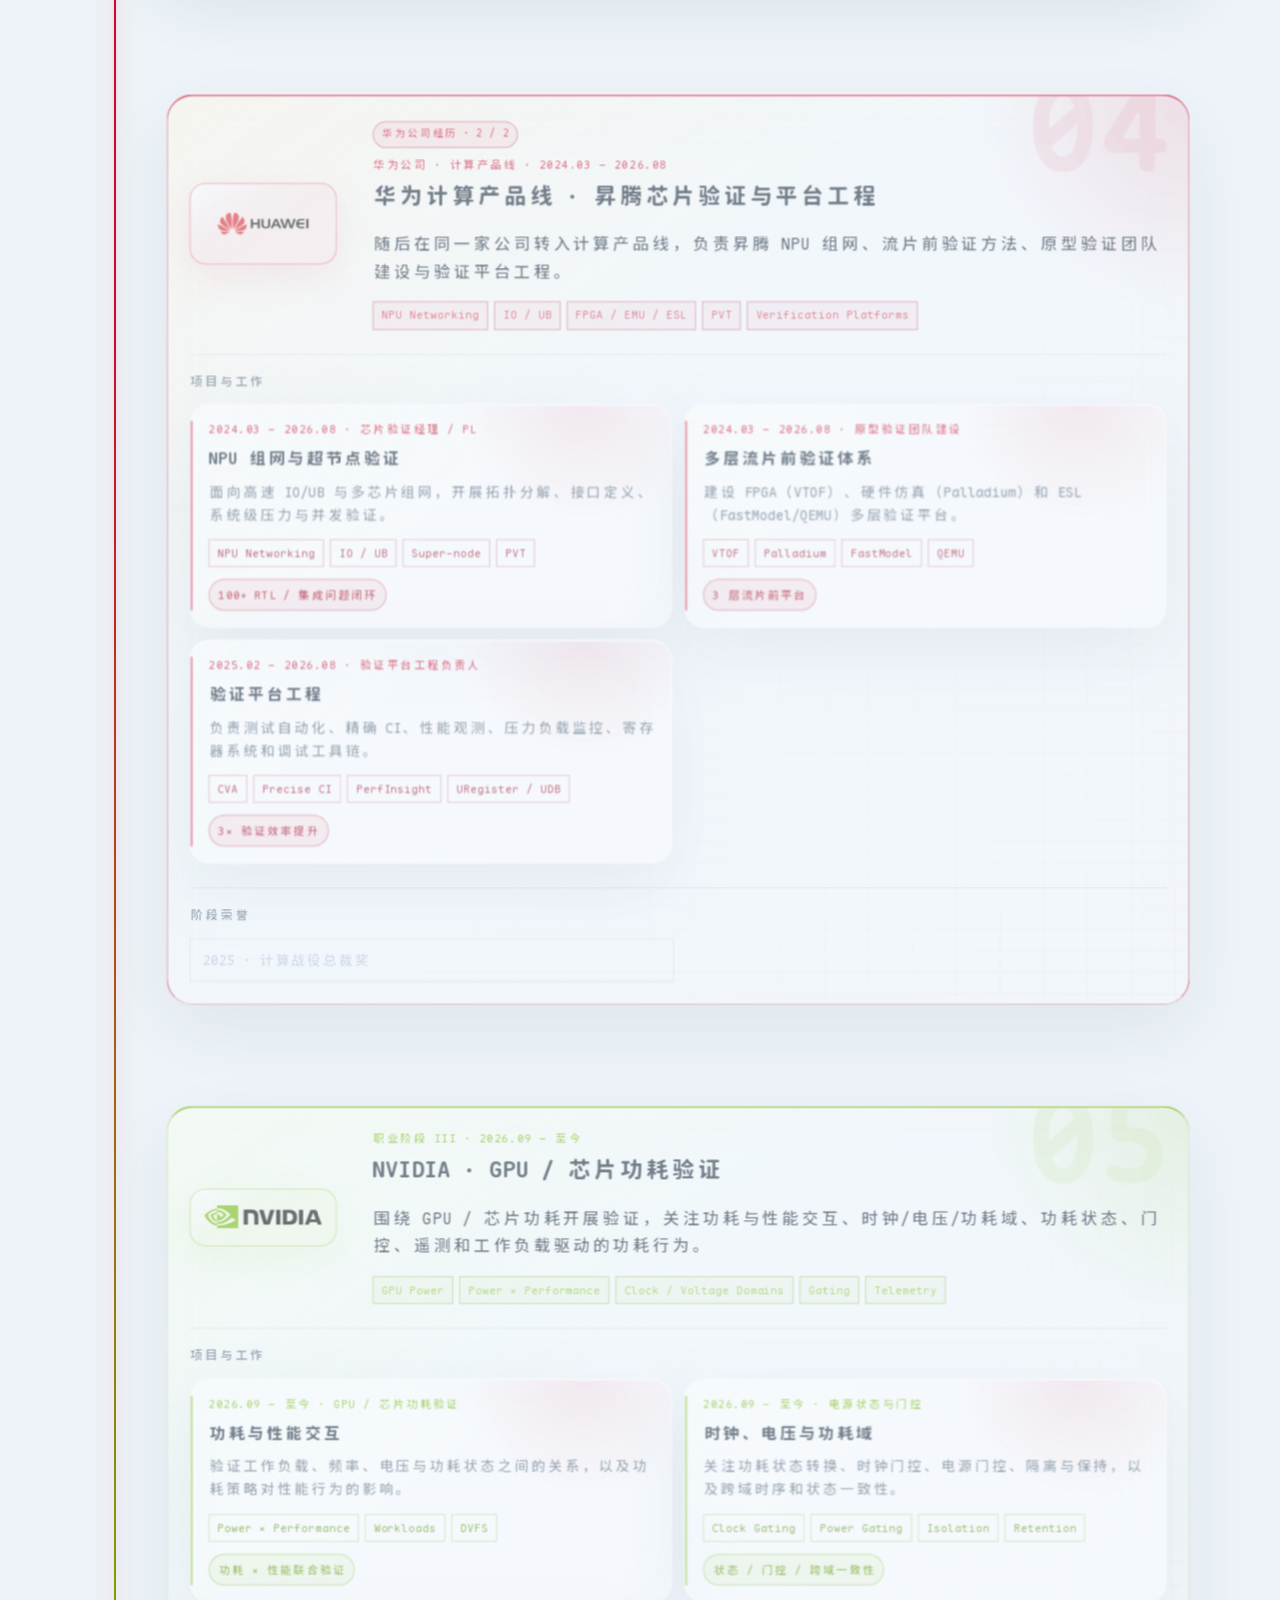
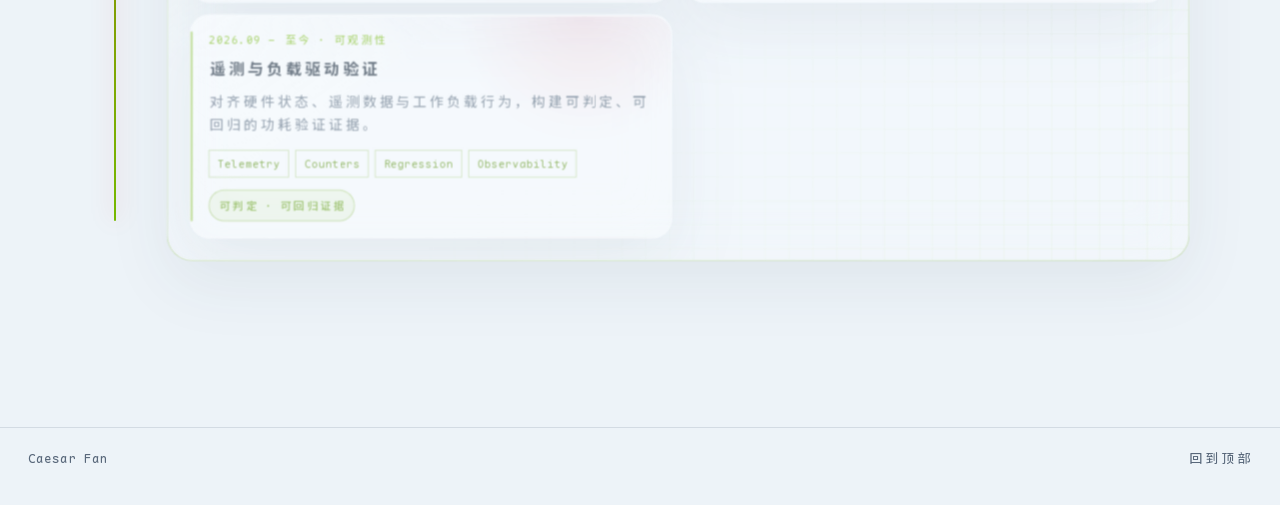
==== commit fe9d7450: "Polish homepage hierarchy, timeline, telemetry, and project metrics Co-authored-by: Fan Gaoyige <cae" ====
--- a/index.html
+++ b/index.html
@@ -33,6 +33,18 @@
             <a class="btn ghost" href="projects.html" data-i18n="home.cta.projects">GitHub 项目</a>
           </div>
         </div>
+        <aside class="telemetry-card" aria-label="功耗遥测示意">
+          <div class="telemetry-head">
+            <span data-i18n="hero.telemetry">Power telemetry</span>
+            <span class="telemetry-live">LIVE</span>
+          </div>
+          <canvas id="telemetry-canvas" width="520" height="300"></canvas>
+          <div class="telemetry-metrics">
+            <div><span data-i18n="hero.metric.power">Power</span><strong>286W</strong></div>
+            <div><span data-i18n="hero.metric.clock">Clock</span><strong>1.98GHz</strong></div>
+            <div><span data-i18n="hero.metric.state">State</span><strong>P0</strong></div>
+          </div>
+        </aside>
       </section>
 
       <section class="timeline-home" id="timeline">
--- a/assets/styles.css
+++ b/assets/styles.css
@@ -291,6 +291,12 @@
   box-shadow: 0 0 24px rgba(118, 185, 0, 0.25);
 }
 
+:root[data-theme="light"] .btn.primary {
+  background: linear-gradient(135deg, #5f9700, #3f6d00);
+  color: #ffffff;
+  box-shadow: 0 14px 34px rgba(118, 185, 0, 0.28);
+}
+
 .btn.primary:hover {
   transform: translateY(-1px);
 }
@@ -333,7 +339,9 @@
 .hero {
   position: relative;
   min-height: calc(100vh - var(--header-h));
-  display: flex;
+  display: grid;
+  grid-template-columns: minmax(0, 1.02fr) minmax(360px, 0.78fr);
+  gap: clamp(32px, 6vw, 84px);
   align-items: center;
   padding: 44px 0 56px;
   overflow: hidden;
@@ -354,6 +362,101 @@
   position: relative;
   z-index: 1;
   max-width: 40rem;
+}
+
+.telemetry-card {
+  position: relative;
+  z-index: 1;
+  width: 100%;
+  max-width: 560px;
+  justify-self: end;
+  padding: 18px;
+  border: 1px solid var(--glass-border);
+  border-radius: 28px;
+  background:
+    radial-gradient(circle at 82% 0%, rgba(118, 185, 0, 0.16), transparent 42%),
+    linear-gradient(145deg, var(--glass-highlight), transparent 34%),
+    var(--glass-bg);
+  box-shadow: var(--glass-shadow), inset 0 1px 0 var(--glass-highlight);
+  backdrop-filter: blur(var(--glass-blur)) saturate(165%);
+  -webkit-backdrop-filter: blur(var(--glass-blur)) saturate(165%);
+}
+
+.telemetry-head {
+  display: flex;
+  align-items: center;
+  justify-content: space-between;
+  gap: 16px;
+  margin-bottom: 14px;
+  color: var(--muted);
+  font-family: var(--mono);
+  font-size: 11px;
+  letter-spacing: 0.12em;
+  text-transform: uppercase;
+}
+
+.telemetry-live {
+  color: var(--cyan);
+  display: inline-flex;
+  align-items: center;
+  gap: 7px;
+}
+
+.telemetry-live::before {
+  content: "";
+  width: 7px;
+  height: 7px;
+  border-radius: 50%;
+  background: var(--cyan);
+  box-shadow: 0 0 12px var(--glow);
+}
+
+#telemetry-canvas {
+  display: block;
+  width: 100%;
+  height: 300px;
+  border: 1px solid color-mix(in srgb, var(--cyan) 18%, var(--line));
+  border-radius: 18px;
+  background:
+    linear-gradient(180deg, rgba(118, 185, 0, 0.06), transparent),
+    rgba(0, 0, 0, 0.16);
+}
+
+:root[data-theme="light"] #telemetry-canvas {
+  background:
+    linear-gradient(180deg, rgba(118, 185, 0, 0.08), transparent),
+    rgba(255, 255, 255, 0.38);
+}
+
+.telemetry-metrics {
+  display: grid;
+  grid-template-columns: repeat(3, minmax(0, 1fr));
+  gap: 10px;
+  margin-top: 14px;
+}
+
+.telemetry-metrics div {
+  padding: 12px;
+  border: 1px solid var(--glass-border);
+  border-radius: 16px;
+  background: var(--glass-bg);
+}
+
+.telemetry-metrics span {
+  display: block;
+  color: var(--muted);
+  font-family: var(--mono);
+  font-size: 10px;
+  letter-spacing: 0.08em;
+  text-transform: uppercase;
+}
+
+.telemetry-metrics strong {
+  display: block;
+  margin-top: 4px;
+  color: var(--ink);
+  font-family: var(--mono);
+  font-size: 16px;
 }
 
 .hero-signal,
@@ -454,6 +557,10 @@
   padding: 72px 0 96px;
 }
 
+.timeline-home .stages {
+  position: relative;
+}
+
 .timeline-home > .section-head {
   max-width: 760px;
 }
@@ -770,9 +877,12 @@
   align-items: center;
   justify-content: center;
   padding: 14px;
+  border: 1px solid var(--glass-border);
   border-radius: 16px;
-  background: rgba(255, 255, 255, 0.96);
-  box-shadow: 0 14px 36px rgba(0, 0, 0, 0.14), inset 0 1px 0 #ffffff;
+  background:
+    linear-gradient(145deg, var(--glass-highlight), transparent 38%),
+    color-mix(in srgb, var(--stage-accent) 8%, var(--glass-bg));
+  box-shadow: var(--glass-shadow), inset 0 1px 0 var(--glass-highlight);
 }
 
 .institution-logo img {
@@ -780,6 +890,11 @@
   max-width: 100%;
   max-height: 52px;
   object-fit: contain;
+  filter: drop-shadow(0 1px 0 rgba(255, 255, 255, 0.08));
+}
+
+:root[data-theme="dark"] .institution-logo img {
+  filter: brightness(1.08) drop-shadow(0 1px 0 rgba(255, 255, 255, 0.08));
 }
 
 .logo-fallback {
@@ -821,6 +936,8 @@
   backdrop-filter: blur(14px);
   overflow-x: auto;
   scrollbar-width: thin;
+  mask-image: linear-gradient(90deg, transparent, #000 28px, #000 calc(100% - 28px), transparent);
+  -webkit-mask-image: linear-gradient(90deg, transparent, #000 28px, #000 calc(100% - 28px), transparent);
 }
 
 .stage-nav span {
@@ -840,6 +957,18 @@
   color: var(--stage-accent);
   background: color-mix(in srgb, var(--stage-accent) 10%, transparent);
   box-shadow: inset 0 0 0 1px color-mix(in srgb, var(--stage-accent) 28%, transparent);
+}
+
+.stage-nav span.active::before {
+  content: "";
+  position: absolute;
+  left: 10px;
+  right: 10px;
+  bottom: -5px;
+  height: 2px;
+  border-radius: 2px;
+  background: var(--stage-accent);
+  box-shadow: 0 0 12px color-mix(in srgb, var(--stage-accent) 60%, transparent);
 }
 
 .stages {
@@ -869,6 +998,19 @@
   box-shadow: 0 0 22px color-mix(in srgb, var(--journey-accent) 35%, transparent);
 }
 
+.stages::after {
+  content: "";
+  position: absolute;
+  top: 14px;
+  bottom: 14px;
+  left: 25px;
+  width: 4px;
+  border-radius: 4px;
+  background: linear-gradient(180deg, var(--journey-accent), transparent);
+  opacity: 0.18;
+  filter: blur(2px);
+}
+
 .timeline-node {
   position: absolute !important;
   z-index: 3 !important;
@@ -882,6 +1024,14 @@
   box-shadow:
     0 0 0 1px var(--stage-accent),
     0 0 22px color-mix(in srgb, var(--stage-accent) 55%, transparent);
+  transition: transform 0.35s ease, box-shadow 0.35s ease;
+}
+
+.stage-section.stage-visible .timeline-node {
+  transform: scale(1.18);
+  box-shadow:
+    0 0 0 2px var(--stage-accent),
+    0 0 28px color-mix(in srgb, var(--stage-accent) 72%, transparent);
 }
 
 .stage-section {
@@ -1068,10 +1218,23 @@
 }
 
 .stage-project {
-  padding: 16px;
+  position: relative;
+  padding: 16px 16px 16px 18px;
   border: 1px solid var(--line);
-  background: #0b111b;
+  background: color-mix(in srgb, var(--stage-accent) 4%, var(--glass-bg));
   transition: border-color 0.25s ease, transform 0.25s ease;
+}
+
+.stage-project::before {
+  content: "";
+  position: absolute;
+  top: 16px;
+  bottom: 16px;
+  left: 0;
+  width: 2px;
+  border-radius: 2px;
+  background: var(--stage-accent);
+  opacity: 0.72;
 }
 
 .stage-project:hover {
@@ -1090,8 +1253,22 @@
 
 .stage-project > p:not(.stage-project-meta) {
   margin: 0;
-  color: #b8c3d4;
+  color: var(--muted);
   font-size: 14px;
+}
+
+.stage-metric {
+  display: inline-flex;
+  margin-top: 12px;
+  padding: 6px 9px;
+  border: 1px solid color-mix(in srgb, var(--stage-accent) 42%, var(--line));
+  border-radius: 999px;
+  background: color-mix(in srgb, var(--stage-accent) 10%, transparent);
+  color: color-mix(in srgb, var(--stage-accent) 82%, var(--ink));
+  font-family: var(--mono);
+  font-size: 11px;
+  font-weight: 600;
+  letter-spacing: 0.02em;
 }
 
 .stage-tags {
@@ -1102,11 +1279,11 @@
 }
 
 .stage-tags span {
-  padding: 3px 7px;
-  border: 1px solid #26354a;
-  color: #9eabc0;
-  font-family: var(--mono);
-  font-size: 10px;
+  padding: 4px 8px;
+  border: 1px solid color-mix(in srgb, var(--stage-accent) 32%, var(--line));
+  color: color-mix(in srgb, var(--stage-accent) 74%, var(--ink));
+  font-family: var(--mono);
+  font-size: 11px;
 }
 
 .student-media {
@@ -1116,7 +1293,7 @@
   margin-top: 16px;
 }
 
-.student-media:has(figure:only-child) {
+.student-media.single-media {
   grid-template-columns: 1fr;
 }
 
@@ -1126,15 +1303,28 @@
   display: flex;
   align-items: center;
   justify-content: center;
-  padding: 10px;
-  background: #ffffff;
+  padding: 0;
+  overflow: hidden;
+  border-radius: 14px;
+  background: transparent;
 }
 
 .student-media img {
   display: block;
   width: 100%;
-  max-height: 280px;
+  height: auto;
+  max-height: none;
   object-fit: contain;
+}
+
+.student-media.single-media figure {
+  min-height: 0;
+  aspect-ratio: 16 / 9;
+}
+
+.student-media.single-media img {
+  height: 100%;
+  object-fit: cover;
 }
 
 .stage-awards {
@@ -1279,7 +1469,13 @@
 
   .hero {
     min-height: auto;
+    grid-template-columns: 1fr;
     padding-top: 36px;
+  }
+
+  .telemetry-card {
+    justify-self: stretch;
+    max-width: none;
   }
 
   #die-canvas {
@@ -1300,10 +1496,24 @@
   .contact-links {
     flex-direction: column;
     align-items: stretch;
+    gap: 14px;
   }
 
   .btn {
     justify-content: center;
+    min-height: 44px;
+  }
+
+  .telemetry-card {
+    padding: 14px;
+  }
+
+  #telemetry-canvas {
+    height: 220px;
+  }
+
+  .telemetry-metrics {
+    grid-template-columns: 1fr;
   }
 
   .stage-nav {
@@ -1320,15 +1530,36 @@
   .stage-nav span {
     width: 10px;
     height: 10px;
+    min-width: 44px;
+    min-height: 44px;
     padding: 0;
     border-radius: 50%;
     font-size: 0;
+    display: grid;
+    place-items: center;
+  }
+
+  .stage-nav span::after {
+    content: "";
+    width: 10px;
+    height: 10px;
+    border-radius: 50%;
+    background: var(--line);
   }
 
   .stage-nav span.active {
+    background: transparent;
+    box-shadow: none;
+    transform: none;
+  }
+
+  .stage-nav span.active::after {
     background: var(--stage-accent);
     box-shadow: 0 0 14px color-mix(in srgb, var(--stage-accent) 55%, transparent);
-    transform: scale(1.3);
+  }
+
+  .stage-nav span.active::before {
+    display: none;
   }
 
   .stages {
